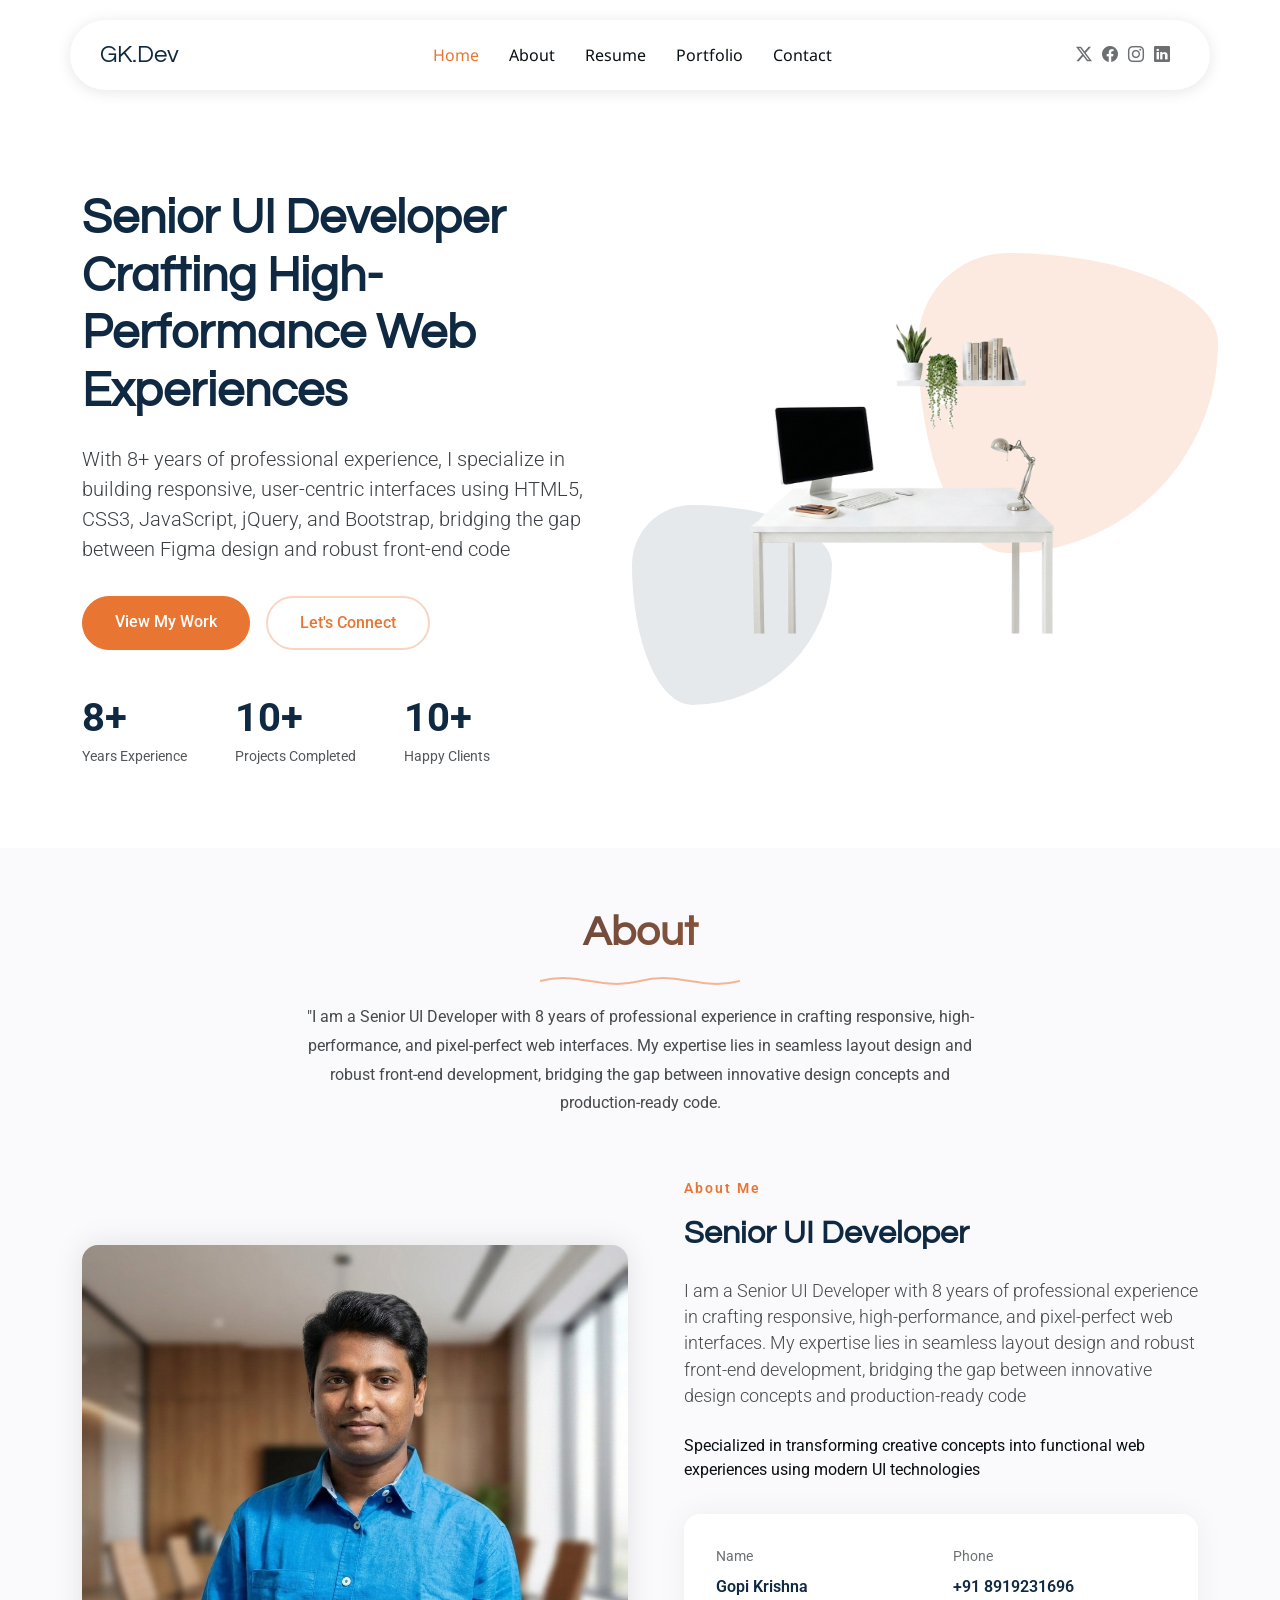
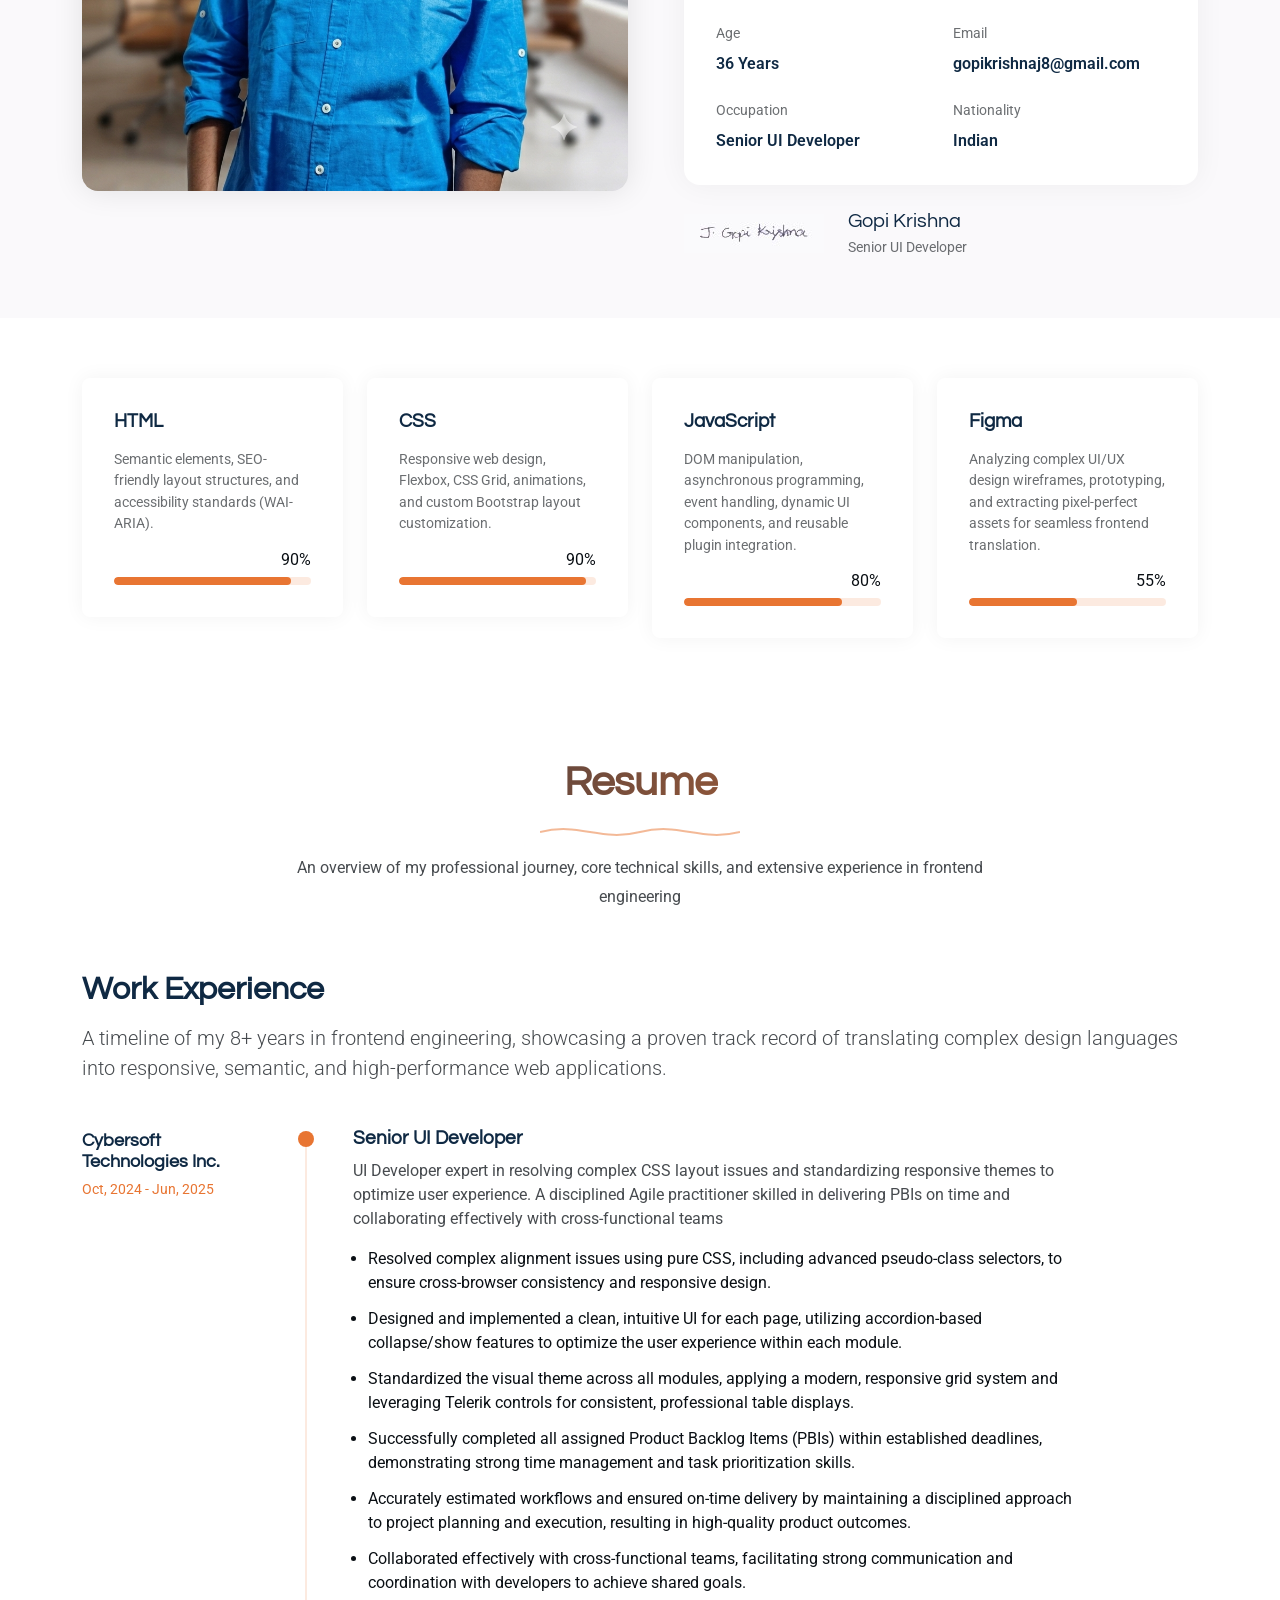
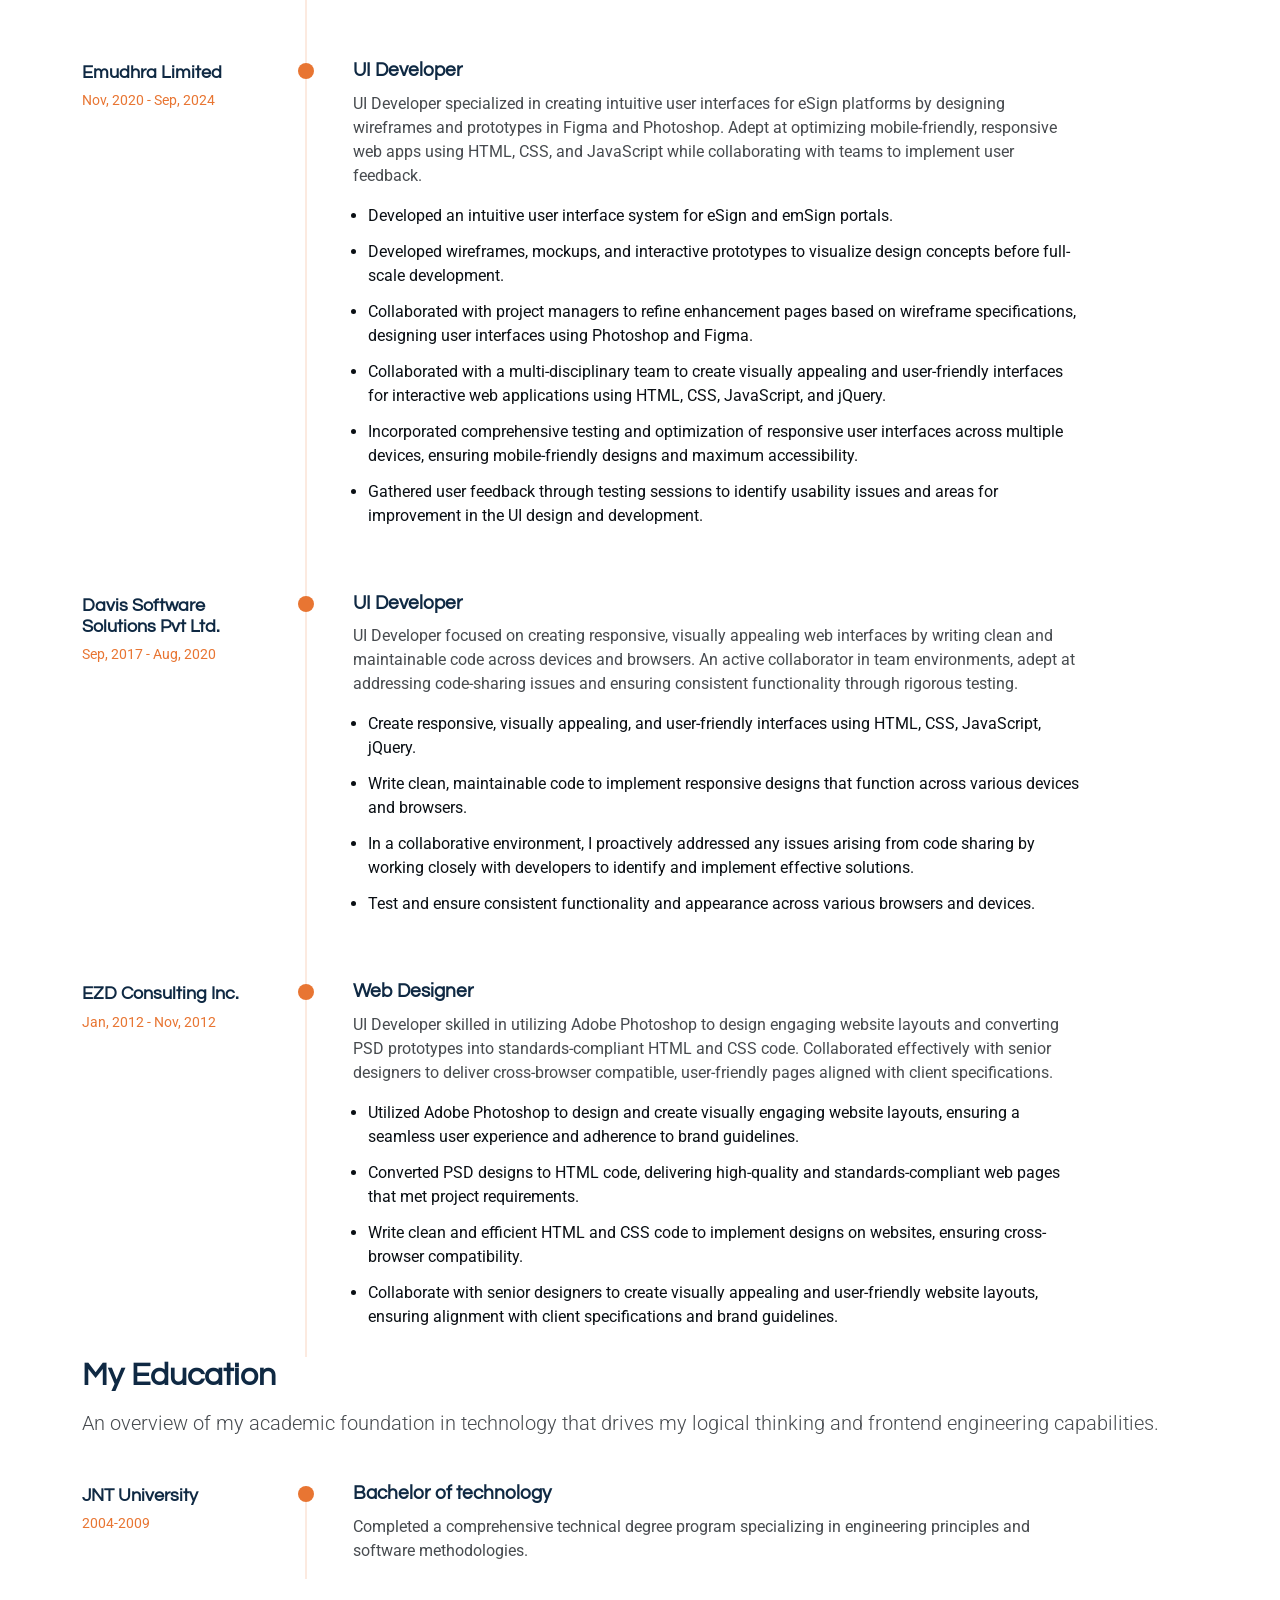
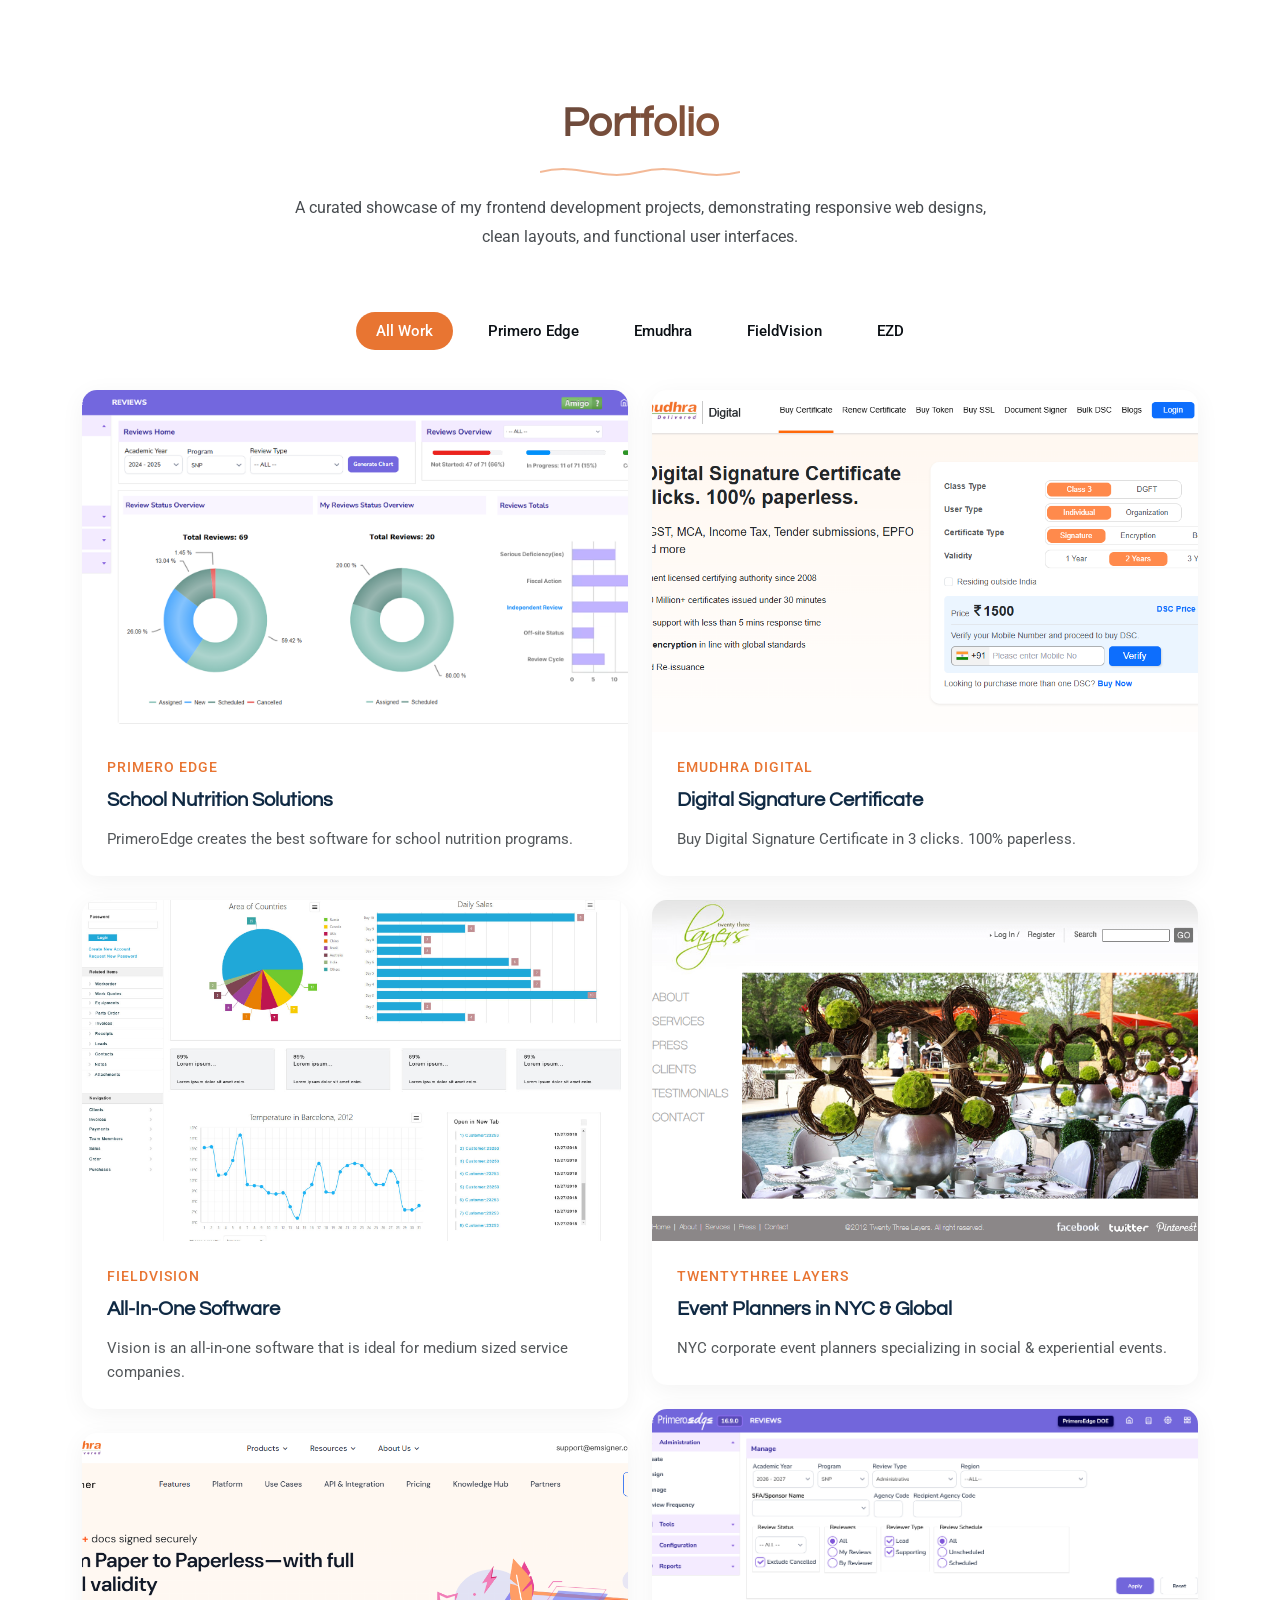
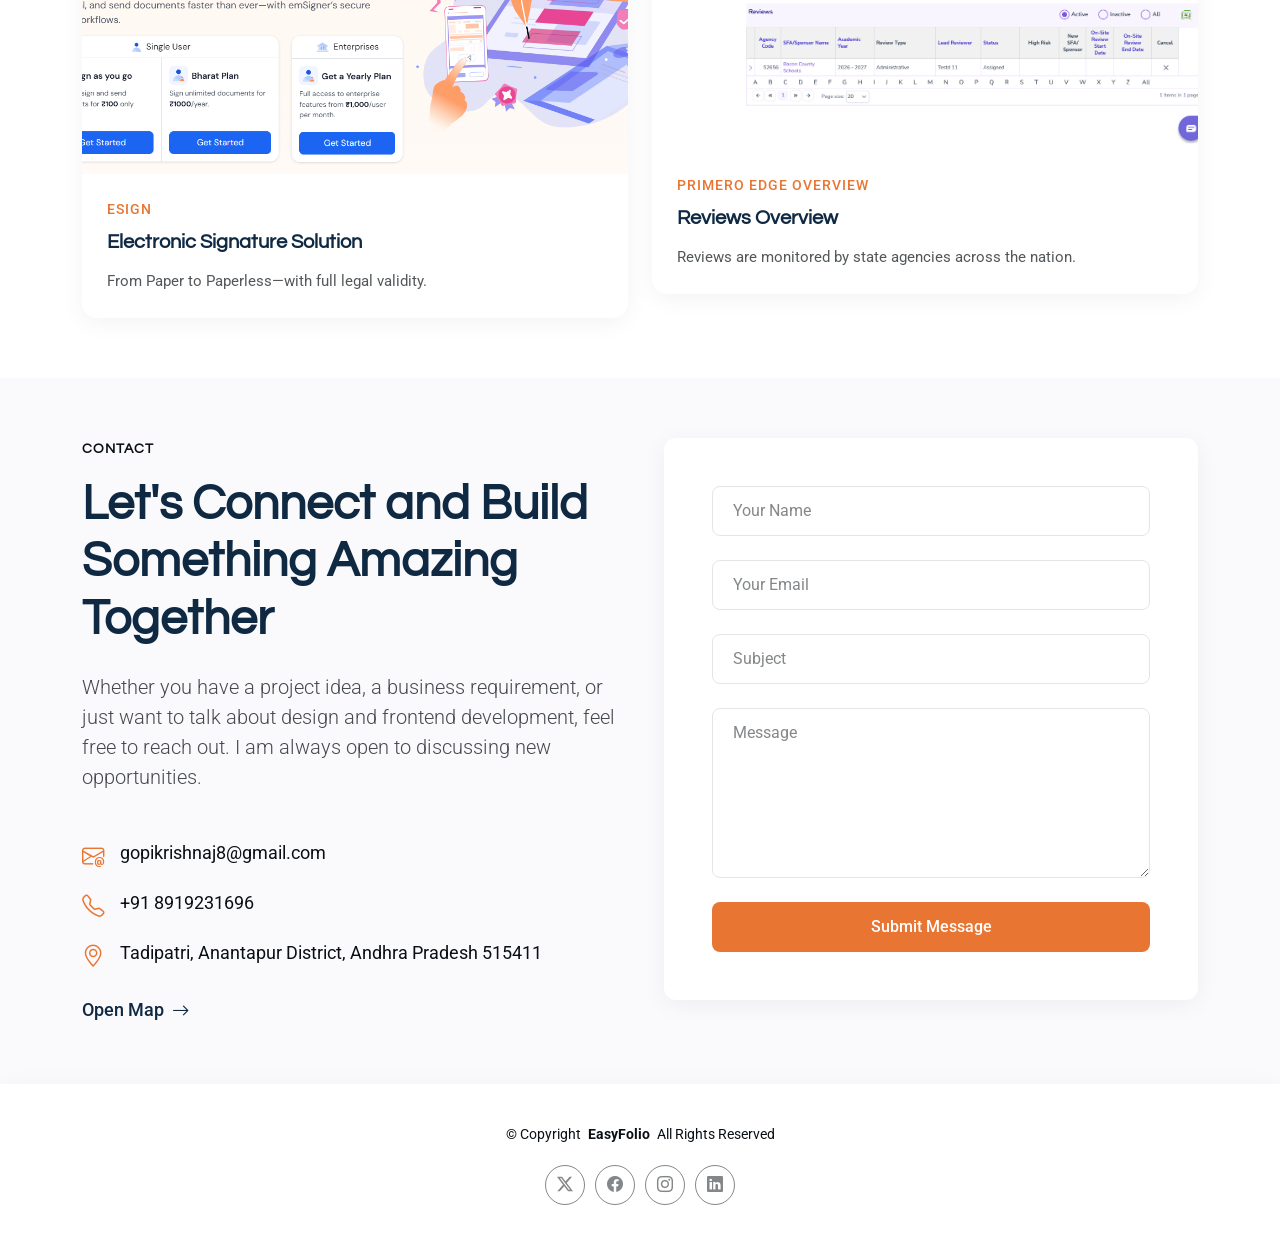
==== index.html @ 7c30a8fd "Add files via upload" ====
<!DOCTYPE html>
<html lang="en">

<head>
  <meta charset="utf-8">
  <meta content="width=device-width, initial-scale=1.0" name="viewport">
  <title>Index - Portfolio</title>
  <meta name="description" content="">
  <meta name="keywords" content="">

  <!-- Favicons -->
  <link href="assets/img/favicon.png" rel="icon">
  <link href="assets/img/apple-touch-icon.png" rel="apple-touch-icon">

  <!-- Fonts -->
  <link href="https://fonts.googleapis.com" rel="preconnect">
  <link href="https://fonts.gstatic.com" rel="preconnect" crossorigin>
  <link href="https://fonts.googleapis.com/css2?family=Roboto:ital,wght@0,100;0,300;0,400;0,500;0,700;0,900;1,100;1,300;1,400;1,500;1,700;1,900&family=Noto+Sans:ital,wght@0,100;0,200;0,300;0,400;0,500;0,600;0,700;0,800;0,900;1,100;1,200;1,300;1,400;1,500;1,600;1,700;1,800;1,900&family=Questrial:wght@400&display=swap" rel="stylesheet">

  <!-- Vendor CSS Files -->
  <link href="assets/vendor/bootstrap/css/bootstrap.min.css" rel="stylesheet">
  <link href="assets/vendor/bootstrap-icons/bootstrap-icons.css" rel="stylesheet">
  <link href="assets/vendor/aos/aos.css" rel="stylesheet">
  <link href="assets/vendor/glightbox/css/glightbox.min.css" rel="stylesheet">
  <link href="assets/vendor/swiper/swiper-bundle.min.css" rel="stylesheet">

  <!-- Main CSS File -->
  <link href="assets/css/main.css" rel="stylesheet">

  <!-- =======================================================
  * Template Name: EasyFolio
  * Template URL: https://bootstrapmade.com/easyfolio-bootstrap-portfolio-template/
  * Updated: Feb 21 2025 with Bootstrap v5.3.3
  * Author: BootstrapMade.com
  * License: https://bootstrapmade.com/license/
  ======================================================== -->
</head>

<body class="index-page">

  <header id="header" class="header d-flex align-items-center sticky-top">
    <div class="header-container container-fluid container-xl position-relative d-flex align-items-center justify-content-between">

      <a href="index.html" class="logo d-flex align-items-center me-auto me-xl-0">
        <!-- Uncomment the line below if you also wish to use an image logo -->
        <!-- <img src="assets/img/logo.webp" alt=""> -->
        <h1 class="sitename">GK.Dev</h1>
      </a>

      <nav id="navmenu" class="navmenu">
        <ul>
          <li><a href="#hero" class="active">Home</a></li>
          <li><a href="#about">About</a></li>
          <li><a href="#resume">Resume</a></li>
          <li><a href="#portfolio">Portfolio</a></li>
          <li><a href="#contact">Contact</a></li>
        </ul>
        <i class="mobile-nav-toggle d-xl-none bi bi-list"></i>
      </nav>

      <div class="header-social-links">
        <a href="#" class="twitter"><i class="bi bi-twitter-x"></i></a>
        <a href="#" class="facebook"><i class="bi bi-facebook"></i></a>
        <a href="#" class="instagram"><i class="bi bi-instagram"></i></a>
        <a href="#" class="linkedin"><i class="bi bi-linkedin"></i></a>
      </div>

    </div>
  </header>

  <main class="main">

    <!-- Hero Section -->
    <section id="hero" class="hero section">

      <div class="container" data-aos="fade-up" data-aos-delay="100">

        <div class="row align-items-center content">
          <div class="col-lg-6" data-aos="fade-up" data-aos-delay="200">
            <h2>Senior UI Developer Crafting High-Performance Web Experiences</h2>
            <p class="lead">With 8+ years of professional experience, I specialize in building responsive, user-centric interfaces using HTML5, CSS3, JavaScript, jQuery, and Bootstrap, bridging the gap between Figma design and robust front-end code</p>
            <div class="cta-buttons" data-aos="fade-up" data-aos-delay="300">
              <a href="#portfolio" class="btn btn-primary">View My Work</a>
              <a href="#contact" class="btn btn-outline">Let's Connect</a>
            </div>
            <div class="hero-stats" data-aos="fade-up" data-aos-delay="400">
              <div class="stat-item">
                <span class="stat-number">8+</span>
                <span class="stat-label">Years Experience</span>
              </div>
              <div class="stat-item">
                <span class="stat-number">10+</span>
                <span class="stat-label">Projects Completed</span>
              </div>
              <div class="stat-item">
                <span class="stat-number">10+</span>
                <span class="stat-label">Happy Clients</span>
              </div>
            </div>
          </div>
          <div class="col-lg-6">
            <div class="hero-image">
              <img src="assets/img/profile/profile-1.png" alt="Portfolio Hero Image" class="img-fluid" data-aos="zoom-out" data-aos-delay="300">
              <div class="shape-1"></div>
              <div class="shape-2"></div>
            </div>
          </div>
        </div>

      </div>

    </section><!-- /Hero Section -->

    <!-- About Section -->
    <section id="about" class="about section light-background">

      <!-- Section Title -->
      <div class="container section-title" data-aos="fade-up">
        <h2>About</h2>
        <div class="title-shape">
          <svg viewBox="0 0 200 20" xmlns="http://www.w3.org/2000/svg">
            <path d="M 0,10 C 40,0 60,20 100,10 C 140,0 160,20 200,10" fill="none" stroke="currentColor" stroke-width="2"></path>
          </svg>
        </div>
        <p>"I am a Senior UI Developer with 8 years of professional experience in crafting responsive, high-performance, and pixel-perfect web interfaces. My expertise lies in seamless layout design and robust front-end development, bridging the gap between innovative design concepts and production-ready code.</p>
      </div><!-- End Section Title -->

      <div class="container" data-aos="fade-up" data-aos-delay="100">

        <div class="row align-items-center">
          <div class="col-lg-6 position-relative" data-aos="fade-right" data-aos-delay="200">
            <div class="about-image">
              <img src="assets/img/profile/profile-square-2.png" alt="Profile Image" class="img-fluid rounded-4">
            </div>
          </div>

          <div class="col-lg-6" data-aos="fade-left" data-aos-delay="300">
            <div class="about-content">
              <span class="subtitle">About Me</span>

              <h2>Senior UI Developer</h2>

              <p class="lead mb-4">I am a Senior UI Developer with 8 years of professional experience in crafting responsive, high-performance, and pixel-perfect web interfaces. My expertise lies in seamless layout design and robust front-end development, bridging the gap between innovative design concepts and production-ready code</p>

              <p class="mb-4">Specialized in transforming creative concepts into functional web experiences using modern UI technologies</p>

              <div class="personal-info">
                <div class="row g-4">
                  <div class="col-6">
                    <div class="info-item">
                      <span class="label">Name</span>
                      <span class="value">Gopi Krishna</span>
                    </div>
                  </div>

                  <div class="col-6">
                    <div class="info-item">
                      <span class="label">Phone</span>
                      <span class="value">+91 8919231696</span>
                    </div>
                  </div>

                  <div class="col-6">
                    <div class="info-item">
                      <span class="label">Age</span>
                      <span class="value">36 Years</span>
                    </div>
                  </div>

                  <div class="col-6">
                    <div class="info-item">
                      <span class="label">Email</span>
                      <span class="value">gopikrishnaj8@gmail.com</span>
                    </div>
                  </div>

                  <div class="col-6">
                    <div class="info-item">
                      <span class="label">Occupation</span>
                      <span class="value">Senior UI Developer</span>
                    </div>
                  </div>

                  <div class="col-6">
                    <div class="info-item">
                      <span class="label">Nationality</span>
                      <span class="value">Indian</span>
                    </div>
                  </div>
                </div>
              </div>

              <div class="signature mt-4">
                <div class="signature-image">
                  <img src="assets/img/misc/signature-1.jpg" alt="" class="img-fluid">
                </div>
                <div class="signature-info">
                  <h4>Gopi Krishna</h4>
                  <p>Senior UI Developer</p>
                </div>
              </div>
            </div>
          </div>
        </div>

      </div>

    </section><!-- /About Section -->

    <!-- Skills Section -->
    <section id="skills" class="skills section">

      <div class="container" data-aos="fade-up" data-aos-delay="100">

        <div class="row g-4 skills-animation">

          <div class="col-md-6 col-lg-3" data-aos="fade-up" data-aos-delay="100">
            <div class="skill-box">
              <h3>HTML</h3>
              <p>Semantic elements, SEO-friendly layout structures, and accessibility standards (WAI-ARIA).</p>
              <span class="text-end d-block">90%</span>
              <div class="progress">
                <div class="progress-bar" role="progressbar" aria-valuenow="90" aria-valuemin="0" aria-valuemax="100"></div>
              </div>
            </div>
          </div>

          <div class="col-md-6 col-lg-3" data-aos="fade-up" data-aos-delay="200">
            <div class="skill-box">
              <h3>CSS</h3>
              <p>Responsive web design, Flexbox, CSS Grid, animations, and custom Bootstrap layout customization.</p>
              <span class="text-end d-block">90%</span>
              <div class="progress">
                <div class="progress-bar" role="progressbar" aria-valuenow="95" aria-valuemin="0" aria-valuemax="100"></div>
              </div>
            </div>
          </div>

          <div class="col-md-6 col-lg-3" data-aos="fade-up" data-aos-delay="300">
            <div class="skill-box">
              <h3>JavaScript</h3>
              <p>DOM manipulation, asynchronous programming, event handling, dynamic UI components, and reusable plugin integration.</p>
              <span class="text-end d-block">80%</span>
              <div class="progress">
                <div class="progress-bar" role="progressbar" aria-valuenow="80" aria-valuemin="0" aria-valuemax="100"></div>
              </div>
            </div>
          </div>

          <div class="col-md-6 col-lg-3" data-aos="fade-up" data-aos-delay="400">
            <div class="skill-box">
              <h3>Figma</h3>
              <p>Analyzing complex UI/UX design wireframes, prototyping, and extracting pixel-perfect assets for seamless frontend translation.</p>
              <span class="text-end d-block">55%</span>
              <div class="progress">
                <div class="progress-bar" role="progressbar" aria-valuenow="55" aria-valuemin="0" aria-valuemax="100">
                </div>
              </div>
            </div>
          </div>

        </div>

      </div>

    </section><!-- /Skills Section -->

    <!-- Resume Section -->
    <section id="resume" class="resume section">

      <!-- Section Title -->
      <div class="container section-title" data-aos="fade-up">
        <h2>Resume</h2>
        <div class="title-shape">
          <svg viewBox="0 0 200 20" xmlns="http://www.w3.org/2000/svg">
            <path d="M 0,10 C 40,0 60,20 100,10 C 140,0 160,20 200,10" fill="none" stroke="currentColor" stroke-width="2"></path>
          </svg>
        </div>
        <p>An overview of my professional journey, core technical skills, and extensive experience in frontend engineering</p>
      </div><!-- End Section Title -->

      <div class="container" data-aos="fade-up" data-aos-delay="100">

        <div class="row">
          <div class="col-12">
            <div class="resume-wrapper">
              <div class="resume-block" data-aos="fade-up">
                <h2>Work Experience</h2>
                <p class="lead">A timeline of my 8+ years in frontend engineering, showcasing a proven track record of translating complex design languages into responsive, semantic, and high-performance web applications.</p>

                <div class="timeline">
                  <div class="timeline-item" data-aos="fade-up" data-aos-delay="200">
                    <div class="timeline-left">
                      <h4 class="company">Cybersoft Technologies Inc.</h4>
                      <span class="period">Oct, 2024 - Jun, 2025</span>
                    </div>
                    <div class="timeline-dot"></div>
                    <div class="timeline-right">
                      <h3 class="position">Senior UI Developer</h3>
                      <p class="description">UI Developer expert in resolving complex CSS layout issues and standardizing responsive themes to optimize user experience. A disciplined Agile practitioner skilled in delivering PBIs on time and collaborating effectively with cross-functional teams</p>
                      <ul>
                        <li>Resolved complex alignment issues using pure CSS, including advanced pseudo-class selectors, to ensure cross-browser consistency and responsive design.</li>
                        <li>Designed and implemented a clean, intuitive UI for each page, utilizing accordion-based collapse/show features to optimize the user experience within each module.</li>
                        <li>Standardized the visual theme across all modules, applying a modern, responsive grid system and leveraging Telerik controls for consistent, professional table displays.</li>
                        <li>Successfully completed all assigned Product Backlog Items (PBIs) within established deadlines, demonstrating strong time management and task prioritization skills.</li>
                        <li>Accurately estimated workflows and ensured on-time delivery by maintaining a disciplined approach to project planning and execution, resulting in high-quality product outcomes.</li>
                        <li>Collaborated effectively with cross-functional teams, facilitating strong communication and coordination with developers to achieve shared goals.</li>
                      </ul>
                    </div>
                  </div>

                  <div class="timeline-item" data-aos="fade-up" data-aos-delay="300">
                    <div class="timeline-left">
                      <h4 class="company">Emudhra Limited</h4>
                      <span class="period">Nov, 2020 - Sep, 2024</span>
                    </div>
                    <div class="timeline-dot"></div>
                    <div class="timeline-right">
                      <h3 class="position">UI Developer</h3>
                      <p class="description">
                        UI Developer specialized in creating intuitive user interfaces for eSign platforms by designing wireframes and prototypes in Figma and Photoshop. Adept at optimizing mobile-friendly, responsive web apps using HTML, CSS, and JavaScript while collaborating with teams to implement user feedback.
                      </p>
                      <ul>
                        <li>Developed an intuitive user interface system for eSign and emSign portals.</li>
                        <li>Developed wireframes, mockups, and interactive prototypes to visualize design concepts before full-scale development.</li>
                        <li>Collaborated with project managers to refine enhancement pages based on wireframe specifications, designing user interfaces using Photoshop and Figma.</li>
                        <li>Collaborated with a multi-disciplinary team to create visually appealing and user-friendly interfaces for interactive web applications using HTML, CSS, JavaScript, and jQuery.</li>
                        <li>Incorporated comprehensive testing and optimization of responsive user interfaces across multiple devices, ensuring mobile-friendly designs and maximum accessibility.</li>
                        <li>Gathered user feedback through testing sessions to identify usability issues and areas for improvement in the UI design and development.</li>
                      </ul>
                    </div>
                  </div>
                  <div class="timeline-item" data-aos="fade-up" data-aos-delay="300">
                    <div class="timeline-left">
                      <h4 class="company">Davis Software Solutions Pvt Ltd.</h4>
                      <span class="period">Sep, 2017 - Aug, 2020</span>
                    </div>
                    <div class="timeline-dot"></div>
                    <div class="timeline-right">
                      <h3 class="position">UI Developer</h3>
                      <p class="description">
                        UI Developer focused on creating responsive, visually appealing web interfaces by writing clean and maintainable code across devices and browsers. An active collaborator in team environments, adept at addressing code-sharing issues and ensuring consistent functionality through rigorous testing.
                      </p>
                      <ul>
                        <li>Create responsive, visually appealing, and user-friendly interfaces using HTML, CSS, JavaScript, jQuery.</li>
                        <li>Write clean, maintainable code to implement responsive designs that function across various devices and browsers.</li>
                        <li>In a collaborative environment, I proactively addressed any issues arising from code sharing by working closely with developers to identify and implement effective solutions.</li>
                        <li>Test and ensure consistent functionality and appearance across various browsers and devices.</li>
                      </ul>
                    </div>
                  </div>
                  <div class="timeline-item" data-aos="fade-up" data-aos-delay="300">
                    <div class="timeline-left">
                      <h4 class="company">EZD Consulting Inc.</h4>
                      <span class="period">Jan, 2012 - Nov, 2012</span>
                    </div>
                    <div class="timeline-dot"></div>
                    <div class="timeline-right">
                      <h3 class="position">Web Designer</h3>
                      <p class="description">
                        UI Developer skilled in utilizing Adobe Photoshop to design engaging website layouts and converting PSD prototypes into standards-compliant HTML and CSS code. Collaborated effectively with senior designers to deliver cross-browser compatible, user-friendly pages aligned with client specifications.
                      </p>
                      <ul>
                        <li>Utilized Adobe Photoshop to design and create visually engaging website layouts, ensuring a seamless user experience and adherence to brand guidelines.</li>
                        <li>Converted PSD designs to HTML code, delivering high-quality and standards-compliant web pages that met project requirements.</li>
                        <li>Write clean and efficient HTML and CSS code to implement designs on websites, ensuring cross-browser compatibility.</li>
                        <li>Collaborate with senior designers to create visually appealing and user-friendly website layouts, ensuring alignment with client specifications and brand guidelines.</li>
                      </ul>
                    </div>
                  </div>
              </div>

              <div class="resume-block" data-aos="fade-up" data-aos-delay="100">
                <h2>My Education</h2>
                <p class="lead">An overview of my academic foundation in technology that drives my logical thinking and frontend engineering capabilities.</p>

                <div class="timeline">
                  <div class="timeline-item" data-aos="fade-up" data-aos-delay="200">
                    <div class="timeline-left">
                      <h4 class="company">JNT University</h4>
                      <span class="period">2004-2009</span>
                    </div>
                    <div class="timeline-dot"></div>
                    <div class="timeline-right">
                      <h3 class="position">Bachelor of technology</h3>
                      <p class="description">Completed a comprehensive technical degree program specializing in engineering principles and software methodologies.</p>
                    </div>
                  </div>
                </div>
              </div>
            </div>
          </div>
        </div>

      </div>

    </section><!-- /Resume Section -->

    <!-- Portfolio Section -->
    <section id="portfolio" class="portfolio section">

      <!-- Section Title -->
      <div class="container section-title" data-aos="fade-up">
        <h2>Portfolio</h2>
        <div class="title-shape">
          <svg viewBox="0 0 200 20" xmlns="http://www.w3.org/2000/svg">
            <path d="M 0,10 C 40,0 60,20 100,10 C 140,0 160,20 200,10" fill="none" stroke="currentColor" stroke-width="2"></path>
          </svg>
        </div>
        <p>A curated showcase of my frontend development projects, demonstrating responsive web designs, clean layouts, and functional user interfaces.</p>
      </div><!-- End Section Title -->

      <div class="container" data-aos="fade-up" data-aos-delay="100">

        <div class="isotope-layout" data-default-filter="*" data-layout="masonry" data-sort="original-order">

          <div class="portfolio-filters-container" data-aos="fade-up" data-aos-delay="200">
            <ul class="portfolio-filters isotope-filters">
              <li data-filter="*" class="filter-active">All Work</li>
              <li data-filter=".filter-web">Primero Edge</li>
              <li data-filter=".filter-graphics">Emudhra</li>
              <li data-filter=".filter-motion">FieldVision</li>
              <li data-filter=".filter-brand">EZD</li>
            </ul>
          </div>

          <div class="row g-4 isotope-container" data-aos="fade-up" data-aos-delay="300">

            <div class="col-lg-6 col-md-6 portfolio-item isotope-item filter-web">
              <div class="portfolio-card">
                <div class="portfolio-image">
                  <img src="assets/img/portfolio/project-1.png" class="img-fluid" alt="" loading="lazy">
                  <div class="portfolio-overlay">
                    <div class="portfolio-actions">
                      <a href="assets/img/portfolio/project-1.png" class="glightbox preview-link" data-gallery="portfolio-gallery-web"><i class="bi bi-eye"></i></a>
                      <a href="portfolio-primeroedge.html" class="details-link"><i class="bi bi-arrow-right"></i></a>
                    </div>
                  </div>
                </div>
                <div class="portfolio-content">
                  <span class="category">Primero Edge</span>
                  <h3>School Nutrition Solutions</h3>
                  <p>PrimeroEdge creates the best software for school nutrition programs.</p>
                </div>
              </div>
            </div><!-- End Portfolio Item -->

            <div class="col-lg-6 col-md-6 portfolio-item isotope-item filter-graphics">
              <div class="portfolio-card">
                <div class="portfolio-image">
                  <img src="assets/img/portfolio/project-4.png" class="img-fluid" alt="" loading="lazy">
                  <div class="portfolio-overlay">
                    <div class="portfolio-actions">
                      <a href="assets/img/portfolio/project-4.png" class="glightbox preview-link" data-gallery="portfolio-gallery-graphics"><i class="bi bi-eye"></i></a>
                      <a href="portfolio-emudhra.html" class="details-link"><i class="bi bi-arrow-right"></i></a>
                    </div>
                  </div>
                </div>
                <div class="portfolio-content">
                  <span class="category">Emudhra Digital</span>
                  <h3>Digital Signature Certificate</h3>
                  <p>Buy Digital Signature Certificate in 3 clicks. 100% paperless.</p>
                </div>
              </div>
            </div><!-- End Portfolio Item -->

            <div class="col-lg-6 col-md-6 portfolio-item isotope-item filter-motion">
              <div class="portfolio-card">
                <div class="portfolio-image">
                  <img src="assets/img/portfolio/project-7.jpg" class="img-fluid" alt="" loading="lazy">
                  <div class="portfolio-overlay">
                    <div class="portfolio-actions">
                      <a href="assets/img/portfolio/project-7.jpg" class="glightbox preview-link" data-gallery="portfolio-gallery-motion"><i class="bi bi-eye"></i></a>
                      <a href="portfolio-fieldvision.html" class="details-link"><i class="bi bi-arrow-right"></i></a>
                    </div>
                  </div>
                </div>
                <div class="portfolio-content">
                  <span class="category">FieldVision</span>
                  <h3>All-In-One Software</h3>
                  <p>Vision is an all-in-one software that is ideal for medium sized service companies.</p>
                </div>
              </div>
            </div><!-- End Portfolio Item -->

            <div class="col-lg-6 col-md-6 portfolio-item isotope-item filter-brand">
              <div class="portfolio-card">
                <div class="portfolio-image">
                  <img src="assets/img/portfolio/project-9.png" class="img-fluid" alt="" loading="lazy">
                  <div class="portfolio-overlay">
                    <div class="portfolio-actions">
                      <a href="assets/img/portfolio/project-9.png" class="glightbox preview-link" data-gallery="portfolio-gallery-brand"><i class="bi bi-eye"></i></a>
                      <a href="portfolio-ezd.html" class="details-link"><i class="bi bi-arrow-right"></i></a>
                    </div>
                  </div>
                </div>
                <div class="portfolio-content">
                  <span class="category">twentythree layers</span>
                  <h3>Event Planners in NYC &amp; Global</h3>
                  <p>NYC corporate event planners specializing in social &amp; experiential events.</p>
                </div>
              </div>
            </div><!-- End Portfolio Item -->

            <div class="col-lg-6 col-md-6 portfolio-item isotope-item filter-web">
              <div class="portfolio-card">
                <div class="portfolio-image">
                  <img src="assets/img/portfolio/project-2.png" class="img-fluid" alt="" loading="lazy">
                  <div class="portfolio-overlay">
                    <div class="portfolio-actions">
                      <a href="assets/img/portfolio/project-2.png" class="glightbox preview-link" data-gallery="portfolio-gallery-web"><i class="bi bi-eye"></i></a>
                      <a href="portfolio-primeroedge.html" class="details-link"><i class="bi bi-arrow-right"></i></a>
                    </div>
                  </div>
                </div>
                <div class="portfolio-content">
                  <span class="category">Primero Edge Overview</span>
                  <h3>Reviews Overview</h3>
                  <p>Reviews are monitored by state agencies across the nation.</p>
                </div>
              </div>
            </div><!-- End Portfolio Item -->

            <div class="col-lg-6 col-md-6 portfolio-item isotope-item filter-graphics">
              <div class="portfolio-card">
                <div class="portfolio-image">
                  <img src="assets/img/portfolio/project-5.png" class="img-fluid" alt="" loading="lazy">
                  <div class="portfolio-overlay">
                    <div class="portfolio-actions">
                      <a href="assets/img/portfolio/project-5.png" class="glightbox preview-link" data-gallery="portfolio-gallery-graphics"><i class="bi bi-eye"></i></a>
                      <a href="portfolio-emudhra.html" class="details-link"><i class="bi bi-arrow-right"></i></a>
                    </div>
                  </div>
                </div>
                <div class="portfolio-content">
                  <span class="category">Esign</span>
                  <h3>Electronic Signature Solution</h3>
                  <p>From Paper to Paperless—with full legal validity.</p>
                </div>
              </div>
            </div><!-- End Portfolio Item -->

          </div><!-- End Portfolio Container -->

        </div>

      </div>

    </section><!-- /Portfolio Section -->


    <!-- Contact Section -->
    <section id="contact" class="contact section light-background">

      <div class="container" data-aos="fade-up" data-aos-delay="100">

        <div class="row g-5">
          <div class="col-lg-6">
            <div class="content" data-aos="fade-up" data-aos-delay="200">
              <div class="section-category mb-3">Contact</div>
              <h2 class="display-5 mb-4">Let's Connect and Build Something Amazing Together</h2>
              <p class="lead mb-4">Whether you have a project idea, a business requirement, or just want to talk about design and frontend development, feel free to reach out. I am always open to discussing new opportunities.</p>

              <div class="contact-info mt-5">
                <div class="info-item d-flex mb-3">
                  <i class="bi bi-envelope-at me-3"></i>
                  <span>gopikrishnaj8@gmail.com</span>
                </div>

                <div class="info-item d-flex mb-3">
                  <i class="bi bi-telephone me-3"></i>
                  <span>+91 8919231696</span>
                </div>

                <div class="info-item d-flex mb-4">
                  <i class="bi bi-geo-alt me-3"></i>
                  <span>Tadipatri, Anantapur District, Andhra Pradesh 515411</span>
                </div>

                <a href="#" class="map-link d-inline-flex align-items-center">
                  Open Map
                  <i class="bi bi-arrow-right ms-2"></i>
                </a>
              </div>
            </div>
          </div>

          <div class="col-lg-6">
            <div class="contact-form card" data-aos="fade-up" data-aos-delay="300">
              <div class="card-body p-4 p-lg-5">

                <form action="forms/contact.php" method="post" class="php-email-form">
                  <div class="row gy-4">

                    <div class="col-12">
                      <input type="text" name="name" class="form-control" placeholder="Your Name" required="">
                    </div>

                    <div class="col-12 ">
                      <input type="email" class="form-control" name="email" placeholder="Your Email" required="">
                    </div>

                    <div class="col-12">
                      <input type="text" class="form-control" name="subject" placeholder="Subject" required="">
                    </div>

                    <div class="col-12">
                      <textarea class="form-control" name="message" rows="6" placeholder="Message" required=""></textarea>
                    </div>

                    <div class="col-12 text-center">
                      <div class="loading">Loading</div>
                      <div class="error-message"></div>
                      <div class="sent-message">Your message has been sent. Thank you!</div>

                      <button type="submit" class="btn btn-submit w-100">Submit Message</button>
                    </div>

                  </div>
                </form>

              </div>
            </div>
          </div>

        </div>

      </div>

    </section><!-- /Contact Section -->

  </main>

  <footer id="footer" class="footer">

    <div class="container">
      <div class="copyright text-center ">
        <p>© <span>Copyright</span> <strong class="px-1 sitename">EasyFolio</strong> <span>All Rights Reserved</span></p>
      </div>
      <div class="social-links d-flex justify-content-center">
        <a href=""><i class="bi bi-twitter-x"></i></a>
        <a href=""><i class="bi bi-facebook"></i></a>
        <a href=""><i class="bi bi-instagram"></i></a>
        <a href=""><i class="bi bi-linkedin"></i></a>
      </div>
    </div>

  </footer>

  <!-- Scroll Top -->
  <a href="#" id="scroll-top" class="scroll-top d-flex align-items-center justify-content-center"><i class="bi bi-arrow-up-short"></i></a>

  <!-- Vendor JS Files -->
  <script src="assets/vendor/bootstrap/js/bootstrap.bundle.min.js"></script>
  <script src="assets/vendor/php-email-form/validate.js"></script>
  <script src="assets/vendor/aos/aos.js"></script>
  <script src="assets/vendor/waypoints/noframework.waypoints.js"></script>
  <script src="assets/vendor/glightbox/js/glightbox.min.js"></script>
  <script src="assets/vendor/imagesloaded/imagesloaded.pkgd.min.js"></script>
  <script src="assets/vendor/isotope-layout/isotope.pkgd.min.js"></script>
  <script src="assets/vendor/swiper/swiper-bundle.min.js"></script>

  <!-- Main JS File -->
  <script src="assets/js/main.js"></script>

</body>

</html>
---- assets/css/main.css ----
/**
* Template Name: EasyFolio
* Template URL: https://bootstrapmade.com/easyfolio-bootstrap-portfolio-template/
* Updated: Feb 21 2025 with Bootstrap v5.3.3
* Author: BootstrapMade.com
* License: https://bootstrapmade.com/license/
*/

/*--------------------------------------------------------------
# Font & Color Variables
# Help: https://bootstrapmade.com/color-system/
--------------------------------------------------------------*/
/* Fonts */
:root {
  --default-font: "Roboto",  system-ui, -apple-system, "Segoe UI", Roboto, "Helvetica Neue", Arial, "Noto Sans", "Liberation Sans", sans-serif, "Apple Color Emoji", "Segoe UI Emoji", "Segoe UI Symbol", "Noto Color Emoji";
  --heading-font: "Questrial",  sans-serif;
  --nav-font: "Noto Sans",  sans-serif;
}

/* Global Colors - The following color variables are used throughout the website. Updating them here will change the color scheme of the entire website */
:root { 
  --background-color: #ffffff; /* Background color for the entire website, including individual sections */
  --default-color: #0a0f14; /* Default color used for the majority of the text content across the entire website */
  --heading-color: #0f2943; /* Color for headings, subheadings and title throughout the website */
  --accent-color: #e87532; /* Accent color that represents your brand on the website. It's used for buttons, links, and other elements that need to stand out */
  --surface-color: #ffffff; /* The surface color is used as a background of boxed elements within sections, such as cards, icon boxes, or other elements that require a visual separation from the global background. */
  --contrast-color: #ffffff; /* Contrast color for text, ensuring readability against backgrounds of accent, heading, or default colors. */
}

/* Nav Menu Colors - The following color variables are used specifically for the navigation menu. They are separate from the global colors to allow for more customization options */
:root {
  --nav-color: #0a0f14;  /* The default color of the main navmenu links */
  --nav-hover-color: #e87532; /* Applied to main navmenu links when they are hovered over or active */
  --nav-mobile-background-color: #ffffff; /* Used as the background color for mobile navigation menu */
  --nav-dropdown-background-color: #ffffff; /* Used as the background color for dropdown items that appear when hovering over primary navigation items */
  --nav-dropdown-color: #0a0f14; /* Used for navigation links of the dropdown items in the navigation menu. */
  --nav-dropdown-hover-color: #e87532; /* Similar to --nav-hover-color, this color is applied to dropdown navigation links when they are hovered over. */
}

/* Color Presets - These classes override global colors when applied to any section or element, providing reuse of the sam color scheme. */

.light-background {
  --background-color: #faf9fb;
  --surface-color: #ffffff;
}

.dark-background {
  --background-color: #060606;
  --default-color: #ffffff;
  --heading-color: #ffffff;
  --surface-color: #252525;
  --contrast-color: #ffffff;
}

/* Smooth scroll */
:root {
  scroll-behavior: smooth;
}

/*--------------------------------------------------------------
# General Styling & Shared Classes
--------------------------------------------------------------*/
body {
  color: var(--default-color);
  background-color: var(--background-color);
  font-family: var(--default-font);
}

a {
  color: var(--accent-color);
  text-decoration: none;
  transition: 0.3s;
}

a:hover {
  color: color-mix(in srgb, var(--accent-color), transparent 25%);
  text-decoration: none;
}

h1,
h2,
h3,
h4,
h5,
h6 {
  color: var(--heading-color);
  font-family: var(--heading-font);
}

/* PHP Email Form Messages
------------------------------*/
.php-email-form .error-message {
  display: none;
  background: #df1529;
  color: #ffffff;
  text-align: left;
  padding: 15px;
  margin-bottom: 24px;
  font-weight: 600;
}

.php-email-form .sent-message {
  display: none;
  color: #ffffff;
  background: #059652;
  text-align: center;
  padding: 15px;
  margin-bottom: 24px;
  font-weight: 600;
}

.php-email-form .loading {
  display: none;
  background: var(--surface-color);
  text-align: center;
  padding: 15px;
  margin-bottom: 24px;
}

.php-email-form .loading:before {
  content: "";
  display: inline-block;
  border-radius: 50%;
  width: 24px;
  height: 24px;
  margin: 0 10px -6px 0;
  border: 3px solid var(--accent-color);
  border-top-color: var(--surface-color);
  animation: php-email-form-loading 1s linear infinite;
}

@keyframes php-email-form-loading {
  0% {
    transform: rotate(0deg);
  }

  100% {
    transform: rotate(360deg);
  }
}

/*--------------------------------------------------------------
# Global Header
--------------------------------------------------------------*/
.header {
  color: var(--default-color);
  background-color: var(--background-color);
  padding: 20px 0;
  transition: all 0.5s;
  z-index: 997;
}

.header .header-container {
  background: var(--surface-color);
  border-radius: 50px;
  padding: 5px 25px;
  box-shadow: 0px 2px 15px rgba(0, 0, 0, 0.1);
}

.header .logo {
  line-height: 1;
}

.header .logo img {
  max-height: 36px;
  margin-right: 8px;
}

.header .logo h1 {
  font-size: 24px;
  margin: 0;
  padding-left: 5px;
  font-weight: 500;
  color: var(--heading-color);
}

.header .header-social-links {
  padding-right: 15px;
}

.header .header-social-links a {
  color: color-mix(in srgb, var(--default-color), transparent 40%);
  padding-left: 6px;
  display: inline-block;
  transition: 0.3s;
  font-size: 16px;
}

.header .header-social-links a:hover {
  color: var(--accent-color);
}

.header .header-social-links a i {
  line-height: 0px;
}

@media (max-width: 1200px) {
  .header {
    padding-top: 10px;
  }

  .header .header-container {
    margin-left: 10px;
    margin-right: 10px;
    padding: 10px 5px 10px 15px;
  }

  .header .logo {
    order: 1;
  }

  .header .header-social-links {
    order: 2;
  }

  .header .navmenu {
    order: 3;
  }
}

/*--------------------------------------------------------------
# Navigation Menu
--------------------------------------------------------------*/
/* Navmenu - Desktop */
@media (min-width: 1200px) {
  .navmenu {
    padding: 0;
  }

  .navmenu ul {
    margin: 0;
    padding: 0;
    display: flex;
    list-style: none;
    align-items: center;
  }

  .navmenu li {
    position: relative;
  }

  .navmenu a,
  .navmenu a:focus {
    color: var(--nav-color);
    padding: 18px 15px;
    font-size: 16px;
    font-family: var(--nav-font);
    font-weight: 400;
    display: flex;
    align-items: center;
    justify-content: space-between;
    white-space: nowrap;
    transition: 0.3s;
  }

  .navmenu a i,
  .navmenu a:focus i {
    font-size: 12px;
    line-height: 0;
    margin-left: 5px;
    transition: 0.3s;
  }

  .navmenu li:last-child a {
    padding-right: 0;
  }

  .navmenu li:hover>a,
  .navmenu .active,
  .navmenu .active:focus {
    color: var(--nav-hover-color);
  }

  .navmenu .dropdown ul {
    margin: 0;
    padding: 10px 0;
    background: var(--nav-dropdown-background-color);
    display: block;
    position: absolute;
    visibility: hidden;
    left: 14px;
    top: 130%;
    opacity: 0;
    transition: 0.3s;
    border-radius: 4px;
    z-index: 99;
    box-shadow: 0px 0px 30px rgba(0, 0, 0, 0.1);
  }

  .navmenu .dropdown ul li {
    min-width: 200px;
  }

  .navmenu .dropdown ul a {
    padding: 10px 20px;
    font-size: 15px;
    text-transform: none;
    color: var(--nav-dropdown-color);
  }

  .navmenu .dropdown ul a i {
    font-size: 12px;
  }

  .navmenu .dropdown ul a:hover,
  .navmenu .dropdown ul .active:hover,
  .navmenu .dropdown ul li:hover>a {
    color: var(--nav-dropdown-hover-color);
  }

  .navmenu .dropdown:hover>ul {
    opacity: 1;
    top: 100%;
    visibility: visible;
  }

  .navmenu .dropdown .dropdown ul {
    top: 0;
    left: -90%;
    visibility: hidden;
  }

  .navmenu .dropdown .dropdown:hover>ul {
    opacity: 1;
    top: 0;
    left: -100%;
    visibility: visible;
  }
}

/* Navmenu - Mobile */
@media (max-width: 1199px) {
  .mobile-nav-toggle {
    color: var(--nav-color);
    font-size: 28px;
    line-height: 0;
    margin-right: 10px;
    cursor: pointer;
    transition: color 0.3s;
  }

  .navmenu {
    padding: 0;
    z-index: 9997;
  }

  .navmenu ul {
    display: none;
    list-style: none;
    position: absolute;
    inset: 60px 20px 20px 20px;
    padding: 10px 0;
    margin: 0;
    border-radius: 6px;
    background-color: var(--nav-mobile-background-color);
    overflow-y: auto;
    transition: 0.3s;
    z-index: 9998;
    box-shadow: 0px 0px 30px rgba(0, 0, 0, 0.1);
  }

  .navmenu a,
  .navmenu a:focus {
    color: var(--nav-dropdown-color);
    padding: 10px 20px;
    font-family: var(--nav-font);
    font-size: 17px;
    font-weight: 500;
    display: flex;
    align-items: center;
    justify-content: space-between;
    white-space: nowrap;
    transition: 0.3s;
  }

  .navmenu a i,
  .navmenu a:focus i {
    font-size: 12px;
    line-height: 0;
    margin-left: 5px;
    width: 30px;
    height: 30px;
    display: flex;
    align-items: center;
    justify-content: center;
    border-radius: 50%;
    transition: 0.3s;
    background-color: color-mix(in srgb, var(--accent-color), transparent 90%);
  }

  .navmenu a i:hover,
  .navmenu a:focus i:hover {
    background-color: var(--accent-color);
    color: var(--contrast-color);
  }

  .navmenu a:hover,
  .navmenu .active,
  .navmenu .active:focus {
    color: var(--nav-dropdown-hover-color);
  }

  .navmenu .active i,
  .navmenu .active:focus i {
    background-color: var(--accent-color);
    color: var(--contrast-color);
    transform: rotate(180deg);
  }

  .navmenu .dropdown ul {
    position: static;
    display: none;
    z-index: 99;
    padding: 10px 0;
    margin: 10px 20px;
    background-color: var(--nav-dropdown-background-color);
    border: 1px solid color-mix(in srgb, var(--default-color), transparent 90%);
    box-shadow: none;
    transition: all 0.5s ease-in-out;
  }

  .navmenu .dropdown ul ul {
    background-color: rgba(33, 37, 41, 0.1);
  }

  .navmenu .dropdown>.dropdown-active {
    display: block;
    background-color: rgba(33, 37, 41, 0.03);
  }

  .mobile-nav-active {
    overflow: hidden;
  }

  .mobile-nav-active .mobile-nav-toggle {
    color: #fff;
    position: absolute;
    font-size: 32px;
    top: 15px;
    right: 15px;
    margin-right: 0;
    z-index: 9999;
  }

  .mobile-nav-active .navmenu {
    position: fixed;
    overflow: hidden;
    inset: 0;
    background: rgba(33, 37, 41, 0.8);
    transition: 0.3s;
  }

  .mobile-nav-active .navmenu>ul {
    display: block;
  }
}

/*--------------------------------------------------------------
# Global Footer
--------------------------------------------------------------*/
.footer {
  color: var(--default-color);
  background-color: var(--background-color);
  font-size: 14px;
  padding: 40px 0;
  position: relative;
  box-shadow: 0 5px 25px rgba(0, 0, 0, 0.05);
}

.footer .copyright p {
  margin-bottom: 0;
}

.footer .social-links {
  margin-top: 20px;
}

.footer .social-links a {
  display: flex;
  align-items: center;
  justify-content: center;
  width: 40px;
  height: 40px;
  border-radius: 50%;
  border: 1px solid color-mix(in srgb, var(--default-color), transparent 50%);
  font-size: 16px;
  color: color-mix(in srgb, var(--default-color), transparent 50%);
  margin: 0 5px;
  transition: 0.3s;
}

.footer .social-links a:hover {
  color: var(--accent-color);
  border-color: var(--accent-color);
}

.footer .credits {
  margin-top: 10px;
  font-size: 13px;
  text-align: center;
}

/*--------------------------------------------------------------
# Scroll Top Button
--------------------------------------------------------------*/
.scroll-top {
  position: fixed;
  visibility: hidden;
  opacity: 0;
  right: 15px;
  bottom: -15px;
  z-index: 99999;
  background-color: var(--accent-color);
  width: 44px;
  height: 44px;
  border-radius: 50px;
  transition: all 0.4s;
}

.scroll-top i {
  font-size: 24px;
  color: var(--contrast-color);
  line-height: 0;
}

.scroll-top:hover {
  background-color: color-mix(in srgb, var(--accent-color), transparent 20%);
  color: var(--contrast-color);
}

.scroll-top.active {
  visibility: visible;
  opacity: 1;
  bottom: 15px;
}

/*--------------------------------------------------------------
# Disable aos animation delay on mobile devices
--------------------------------------------------------------*/
@media screen and (max-width: 768px) {
  [data-aos-delay] {
    transition-delay: 0 !important;
  }
}

/*--------------------------------------------------------------
# Global Page Titles & Breadcrumbs
--------------------------------------------------------------*/
.page-title {
  text-align: center;
  padding: 20px 0;
}

.page-title .breadcrumbs {
  margin-bottom: 1.5rem;
}

.page-title .breadcrumbs .breadcrumb {
  justify-content: center;
  margin: 0;
  padding: 0;
  background: none;
}

.page-title .breadcrumbs .breadcrumb .breadcrumb-item {
  font-size: 0.9rem;
  color: color-mix(in srgb, var(--default-color), transparent 30%);
}

.page-title .breadcrumbs .breadcrumb .breadcrumb-item.active {
  color: var(--accent-color);
}

.page-title .breadcrumbs .breadcrumb .breadcrumb-item a {
  color: inherit;
  text-decoration: none;
  transition: color 0.3s ease;
}

.page-title .breadcrumbs .breadcrumb .breadcrumb-item a:hover {
  color: var(--accent-color);
}

.page-title .breadcrumbs .breadcrumb .breadcrumb-item a i {
  font-size: 0.9rem;
  margin-right: 0.2rem;
}

.page-title .breadcrumbs .breadcrumb .breadcrumb-item+.breadcrumb-item::before {
  color: color-mix(in srgb, var(--default-color), transparent 50%);
}

.page-title .title-wrapper {
  max-width: 800px;
  margin: 0 auto;
  padding: 1rem 0;
}

.page-title .title-wrapper h1 {
  font-size: 2.5rem;
  margin-bottom: 1rem;
  font-weight: 700;
  color: var(--heading-color);
}

.page-title .title-wrapper p {
  font-size: 1.1rem;
  color: color-mix(in srgb, var(--default-color), transparent 20%);
  margin: 0;
  line-height: 1.6;
}

@media (max-width: 768px) {
  .page-title .title-wrapper h1 {
    font-size: 2rem;
  }

  .page-title .title-wrapper p {
    font-size: 1rem;
  }
}

@media (max-width: 576px) {
  .page-title .title-wrapper h1 {
    font-size: 1.75rem;
  }
}

/*--------------------------------------------------------------
# Global Sections
--------------------------------------------------------------*/
section,
.section {
  color: var(--default-color);
  background-color: var(--background-color);
  padding: 60px 0;
  scroll-margin-top: 90px;
  overflow: clip;
}

@media (max-width: 1199px) {

  section,
  .section {
    scroll-margin-top: 66px;
  }
}

/*--------------------------------------------------------------
# Global Section Titles
--------------------------------------------------------------*/
.section-title {
  text-align: center;
  padding-bottom: 60px;
  position: relative;
}

.section-title h2 {
  font-size: 42px;
  font-weight: 700;
  margin-bottom: 10px;
  background: linear-gradient(120deg, var(--heading-color), var(--accent-color));
  -webkit-background-clip: text;
  -webkit-text-fill-color: transparent;
  background-clip: text;
  position: relative;
}

.section-title .title-shape {
  width: 200px;
  height: 20px;
  margin: 0 auto;
  color: var(--accent-color);
  opacity: 0.5;
}

.section-title .title-shape svg {
  width: 100%;
  height: 100%;
}

.section-title p {
  margin: 15px auto 0;
  font-size: 16px;
  max-width: 700px;
  color: color-mix(in srgb, var(--default-color), transparent 25%);
  line-height: 1.8;
}

@media (max-width: 768px) {
  .section-title h2 {
    font-size: 32px;
  }

  .section-title .subtitle-wrapper .subtitle {
    font-size: 13px;
  }
}

/*--------------------------------------------------------------
# Hero Section
--------------------------------------------------------------*/
.hero {
  padding: 80px 0;
  position: relative;
  overflow: hidden;
}

.hero .content h2 {
  font-size: 3rem;
  font-weight: 700;
  line-height: 1.2;
  margin-bottom: 1.5rem;
}

@media (max-width: 991px) {
  .hero .content h2 {
    font-size: 2.5rem;
  }
}

.hero .content .lead {
  font-size: 1.25rem;
  margin-bottom: 2rem;
  color: color-mix(in srgb, var(--default-color), transparent 20%);
}

.hero .cta-buttons {
  display: flex;
  gap: 1rem;
  margin-bottom: 3rem;
}

@media (max-width: 576px) {
  .hero .cta-buttons {
    flex-direction: column;
  }
}

.hero .cta-buttons .btn {
  padding: 0.8rem 2rem;
  font-size: 1rem;
  font-weight: 500;
  border-radius: 50px;
  transition: all 0.3s ease;
}

.hero .cta-buttons .btn.btn-primary {
  background-color: var(--accent-color);
  border-color: var(--accent-color);
  color: var(--contrast-color);
}

.hero .cta-buttons .btn.btn-primary:hover {
  background-color: color-mix(in srgb, var(--accent-color), transparent 15%);
  border-color: color-mix(in srgb, var(--accent-color), transparent 15%);
  transform: translateY(-2px);
}

.hero .cta-buttons .btn.btn-outline {
  border: 2px solid color-mix(in srgb, var(--accent-color), transparent 70%);
  color: var(--accent-color);
  background: transparent;
}

.hero .cta-buttons .btn.btn-outline:hover {
  background-color: var(--accent-color);
  color: var(--contrast-color);
  transform: translateY(-2px);
}

.hero .hero-stats {
  display: flex;
  gap: 3rem;
  margin-top: 2rem;
}

@media (max-width: 576px) {
  .hero .hero-stats {
    flex-direction: column;
    gap: 1.5rem;
  }
}

.hero .hero-stats .stat-item .stat-number {
  display: block;
  font-size: 2.5rem;
  font-weight: 700;
  color: var(--heading-color);
  line-height: 1;
}

.hero .hero-stats .stat-item .stat-label {
  font-size: 0.9rem;
  color: color-mix(in srgb, var(--default-color), transparent 30%);
  margin-top: 0.5rem;
  display: block;
}

.hero .hero-image {
  position: relative;
  padding: 2rem;
}

.hero .hero-image img {
  position: relative;
  z-index: 2;
}

.hero .hero-image .shape-1,
.hero .hero-image .shape-2 {
  position: absolute;
  border-radius: 30% 70% 70% 30%/30% 30% 70% 70%;
  z-index: 1;
}

.hero .hero-image .shape-1 {
  width: 300px;
  height: 300px;
  background-color: color-mix(in srgb, var(--accent-color), transparent 85%);
  top: -20px;
  right: -20px;
  animation: morphShape 15s linear infinite;
}

.hero .hero-image .shape-2 {
  width: 200px;
  height: 200px;
  background-color: color-mix(in srgb, var(--heading-color), transparent 90%);
  bottom: -20px;
  left: -20px;
  animation: morphShape 20s linear infinite reverse;
}

@media (max-width: 991px) {
  .hero {
    text-align: center;
    padding: 60px 0;
  }

  .hero .cta-buttons {
    justify-content: center;
  }

  .hero .hero-stats {
    justify-content: center;
  }

  .hero .hero-image {
    margin-top: 3rem;
  }
}

@keyframes morphShape {
  0% {
    border-radius: 30% 70% 70% 30%/30% 30% 70% 70%;
  }

  25% {
    border-radius: 58% 42% 75% 25%/76% 46% 54% 24%;
  }

  50% {
    border-radius: 50% 50% 33% 67%/55% 27% 73% 45%;
  }

  75% {
    border-radius: 33% 67% 58% 42%/63% 68% 32% 37%;
  }

  100% {
    border-radius: 30% 70% 70% 30%/30% 30% 70% 70%;
  }
}

/*--------------------------------------------------------------
# About Section
--------------------------------------------------------------*/
.about .about-image {
  position: relative;
}

.about .about-image img {
  box-shadow: 0 0 30px rgba(0, 0, 0, 0.1);
}

.about .about-content {
  padding-left: 2rem;
}

@media (max-width: 991.98px) {
  .about .about-content {
    padding-left: 0;
    margin-top: 3rem;
  }
}

.about .about-content .subtitle {
  font-size: 0.875rem;
  font-weight: 600;
  letter-spacing: 2px;
  color: var(--accent-color);
  margin-bottom: 1rem;
  display: block;
}

.about .about-content h2 {
  font-size: 2rem;
  font-weight: 700;
  margin-bottom: 1.5rem;
}

.about .about-content .lead {
  font-size: 1.1rem;
  color: color-mix(in srgb, var(--default-color), transparent 25%);
}

.about .personal-info {
  margin-top: 2rem;
  padding: 2rem;
  background-color: var(--surface-color);
  border-radius: 1rem;
  box-shadow: 0 0 30px rgba(0, 0, 0, 0.05);
}

.about .personal-info .info-item {
  display: flex;
  flex-direction: column;
  gap: 0.5rem;
}

.about .personal-info .info-item .label {
  font-size: 0.875rem;
  color: color-mix(in srgb, var(--default-color), transparent 40%);
}

.about .personal-info .info-item .value {
  font-weight: 600;
  color: var(--heading-color);
}

.about .signature {
  display: flex;
  align-items: center;
  gap: 1.5rem;
}

.about .signature .signature-image {
  max-width: 150px;
}

.about .signature .signature-info h4 {
  font-size: 1.25rem;
  margin-bottom: 0.25rem;
}

.about .signature .signature-info p {
  font-size: 0.875rem;
  color: color-mix(in srgb, var(--default-color), transparent 40%);
  margin: 0;
}

/*--------------------------------------------------------------
# Skills Section
--------------------------------------------------------------*/
.skills .skill-box {
  background-color: var(--surface-color);
  padding: 2rem;
  border-radius: 8px;
  box-shadow: 0 0 20px rgba(0, 0, 0, 0.05);
}

.skills .skill-box h3 {
  font-size: 1.2rem;
  margin-bottom: 1rem;
  font-weight: 600;
}

.skills .skill-box p {
  font-size: 0.9rem;
  margin-bottom: 0.8rem;
  opacity: 0.6;
}

.skills .skill-box .progress {
  background-color: color-mix(in srgb, var(--accent-color), transparent 85%);
  border-radius: 50px;
  height: 8px;
  margin-top: 5px;
  overflow: hidden;
}

.skills .skill-box .progress .progress-bar {
  background-color: var(--accent-color);
  height: 100%;
  position: relative;
  border-radius: 50px;
  transition: 0.9s;
  width: 1px;
}

/*--------------------------------------------------------------
# Resume Section
--------------------------------------------------------------*/
.resume .resume-wrapper .resume-block {
  margin-bottom: 3rem;
}

.resume .resume-wrapper .resume-block:last-child {
  margin-bottom: 0;
}

.resume .resume-wrapper .resume-block h2 {
  font-size: 2rem;
  margin-bottom: 0.8rem;
  font-weight: 700;
}

.resume .resume-wrapper .resume-block h2 span {
  color: var(--accent-color);
}

.resume .resume-wrapper .resume-block .lead {
  color: color-mix(in srgb, var(--default-color), transparent 25%);
  margin-bottom: 3rem;
}

.resume .resume-wrapper .timeline {
  position: relative;
}

.resume .resume-wrapper .timeline::before {
  content: "";
  position: absolute;
  left: 20%;
  top: 0;
  height: 100%;
  width: 2px;
  background-color: color-mix(in srgb, var(--accent-color), transparent 85%);
}

.resume .resume-wrapper .timeline .timeline-item {
  display: flex;
  align-items: flex-start;
  margin-bottom: 2.5rem;
  position: relative;
}

.resume .resume-wrapper .timeline .timeline-item:last-child {
  margin-bottom: 0;
}

.resume .resume-wrapper .timeline .timeline-item .timeline-left {
  width: 20%;
  padding-right: 3rem;
}

.resume .resume-wrapper .timeline .timeline-item .timeline-left .company {
  color: var(--heading-color);
  font-weight: 600;
  font-size: 1.1rem;
  margin-bottom: 0.25rem;
}

.resume .resume-wrapper .timeline .timeline-item .timeline-left .period {
  color: var(--accent-color);
  font-size: 0.9rem;
}

.resume .resume-wrapper .timeline .timeline-item .timeline-dot {
  position: absolute;
  left: calc(20% + 1px);
  transform: translateX(-50%);
  width: 1rem;
  height: 1rem;
  background-color: var(--accent-color);
  border-radius: 50%;
}

.resume .resume-wrapper .timeline .timeline-item .timeline-right {
  width: 70%;
  padding-left: 3rem;
  margin-top: -4px;
}

.resume .resume-wrapper .timeline .timeline-item .timeline-right .position {
  color: var(--heading-color);
  font-size: 1.2rem;
  margin-bottom: 0.6rem;
  font-weight: 600;
}

.resume .resume-wrapper .timeline .timeline-item .timeline-right .description {
  color: color-mix(in srgb, var(--default-color), transparent 25%);
}

.resume .resume-wrapper .timeline .timeline-item .timeline-right ul {
  padding-left: 15px;
}

.resume .resume-wrapper .timeline .timeline-item .timeline-right ul li {
  padding-bottom: 12px;
}

@media (max-width: 992px) {
  .resume .resume-wrapper .resume-block h2 {
    font-size: 2rem;
  }

  .resume .resume-wrapper .timeline::before {
    left: 1rem;
  }

  .resume .resume-wrapper .timeline .timeline-item {
    flex-direction: column;
    margin-bottom: 20px;
  }

  .resume .resume-wrapper .timeline .timeline-item .timeline-left {
    width: 100%;
    text-align: left;
    padding-right: 0;
    padding-left: 2.5rem;
    margin-bottom: 1.6rem;
    margin-top: -4px;
  }

  .resume .resume-wrapper .timeline .timeline-item .timeline-dot {
    left: calc(1rem + 1px);
  }

  .resume .resume-wrapper .timeline .timeline-item .timeline-right {
    width: 100%;
    padding-left: 2.5rem;
  }
}

/*--------------------------------------------------------------
# Portfolio Section
--------------------------------------------------------------*/
.portfolio .portfolio-filters-container {
  margin-bottom: 40px;
}

.portfolio .portfolio-filters {
  display: flex;
  justify-content: center;
  gap: 15px;
  flex-wrap: wrap;
  padding: 0;
  margin: 0;
  list-style: none;
}

.portfolio .portfolio-filters li {
  font-size: 15px;
  font-weight: 500;
  padding: 8px 20px;
  cursor: pointer;
  border-radius: 30px;
  background-color: color-mix(in srgb, var(--surface-color), transparent 50%);
  color: var(--default-color);
  transition: all 0.3s ease-in-out;
}

.portfolio .portfolio-filters li:hover {
  background-color: color-mix(in srgb, var(--accent-color), transparent 85%);
  color: var(--accent-color);
  transform: translateY(-2px);
}

.portfolio .portfolio-filters li.filter-active {
  background-color: var(--accent-color);
  color: var(--contrast-color);
}

.portfolio .portfolio-card {
  background-color: var(--surface-color);
  border-radius: 15px;
  overflow: hidden;
  box-shadow: 0 5px 25px rgba(0, 0, 0, 0.05);
  transition: all 0.3s ease-in-out;
}

.portfolio .portfolio-card:hover {
  transform: translateY(-10px);
  box-shadow: 0 8px 35px rgba(0, 0, 0, 0.1);
}

.portfolio .portfolio-card:hover .portfolio-overlay {
  opacity: 1;
  visibility: visible;
}

.portfolio .portfolio-card:hover .portfolio-overlay .portfolio-actions {
  transform: translateY(0);
}

.portfolio .portfolio-card .portfolio-image {
  position: relative;
  overflow: hidden;
  aspect-ratio: 16/10;
}

.portfolio .portfolio-card .portfolio-image img {
  width: 100%;
  height: 100%;
  object-fit: cover;
  transition: transform 0.6s ease-in-out;
}

.portfolio .portfolio-card .portfolio-overlay {
  position: absolute;
  top: 0;
  left: 0;
  width: 100%;
  height: 100%;
  background: linear-gradient(to top, rgba(0, 0, 0, 0.7), transparent);
  opacity: 0;
  visibility: hidden;
  transition: all 0.4s ease-in-out;
  display: flex;
  align-items: flex-end;
  padding: 20px;
}

.portfolio .portfolio-card .portfolio-overlay .portfolio-actions {
  transform: translateY(20px);
  transition: all 0.4s ease-in-out;
  display: flex;
  gap: 15px;
}

.portfolio .portfolio-card .portfolio-overlay .portfolio-actions a {
  width: 45px;
  height: 45px;
  background-color: var(--surface-color);
  border-radius: 50%;
  display: flex;
  align-items: center;
  justify-content: center;
  color: var(--accent-color);
  font-size: 20px;
  transition: all 0.3s ease;
}

.portfolio .portfolio-card .portfolio-overlay .portfolio-actions a:hover {
  background-color: var(--accent-color);
  color: var(--contrast-color);
  transform: scale(1.1);
}

.portfolio .portfolio-card .portfolio-content {
  padding: 25px;
}

.portfolio .portfolio-card .portfolio-content .category {
  font-size: 14px;
  color: var(--accent-color);
  text-transform: uppercase;
  letter-spacing: 1px;
  font-weight: 500;
  display: block;
  margin-bottom: 10px;
}

.portfolio .portfolio-card .portfolio-content h3 {
  font-size: 20px;
  margin: 0 0 15px;
  font-weight: 600;
  transition: color 0.3s ease;
}

.portfolio .portfolio-card .portfolio-content h3:hover {
  color: var(--accent-color);
}

.portfolio .portfolio-card .portfolio-content p {
  font-size: 15px;
  color: color-mix(in srgb, var(--default-color), transparent 30%);
  margin: 0;
  line-height: 1.6;
}

@media (max-width: 768px) {
  .portfolio .portfolio-filters li {
    font-size: 14px;
    padding: 6px 15px;
  }

  .portfolio .portfolio-card .portfolio-content {
    padding: 20px;
  }

  .portfolio .portfolio-card .portfolio-content h3 {
    font-size: 18px;
  }

  .portfolio .portfolio-card .portfolio-content p {
    font-size: 14px;
  }
}

/*--------------------------------------------------------------
# Testimonials Section
--------------------------------------------------------------*/
.testimonials .testimonials-slider {
  width: 100%;
  position: relative;
  padding-bottom: 60px;
}

.testimonials .swiper-wrapper {
  height: auto;
}

.testimonials .testimonial-item {
  background-color: var(--surface-color);
  padding: 40px;
  border-radius: 20px;
}

@media (max-width: 575px) {
  .testimonials .testimonial-item {
    padding: 20px;
  }
}

.testimonials .testimonial-item h2 {
  font-size: 24px;
  font-weight: 600;
  margin-bottom: 20px;
}

.testimonials .testimonial-item p {
  font-size: 16px;
  line-height: 1.8;
  margin-bottom: 30px;
  font-style: italic;
}

.testimonials .testimonial-item .profile {
  gap: 15px;
}

.testimonials .testimonial-item .profile .profile-img {
  width: 60px;
  height: 60px;
  border-radius: 50%;
  object-fit: cover;
}

.testimonials .testimonial-item .profile .profile-info h3 {
  font-size: 18px;
  margin: 0;
  font-weight: 600;
}

.testimonials .testimonial-item .profile .profile-info span {
  font-size: 14px;
  color: color-mix(in srgb, var(--default-color) 70%, transparent);
}

.testimonials .testimonial-item .featured-img-wrapper {
  min-height: 400px;
  position: relative;
  overflow: hidden;
  border-radius: 16px;
}

.testimonials .testimonial-item .featured-img {
  width: 100%;
  height: 100%;
  object-fit: cover;
  position: absolute;
  top: 0;
  left: 0;
}

.testimonials .swiper-navigation {
  position: absolute;
  bottom: 0;
  gap: 10px;
}

.testimonials .swiper-button-prev,
.testimonials .swiper-button-next {
  position: relative;
  left: auto;
  right: auto;
  top: auto;
  margin: 0;
  width: 44px;
  height: 44px;
  background-color: var(--surface-color);
  border-radius: 50%;
  border: 1px solid color-mix(in srgb, var(--default-color) 10%, transparent);
  transition: 0.3s;
}

.testimonials .swiper-button-prev::after,
.testimonials .swiper-button-next::after {
  font-size: 20px;
  color: var(--default-color);
}

.testimonials .swiper-button-prev:hover,
.testimonials .swiper-button-next:hover {
  background-color: var(--accent-color);
  border-color: var(--accent-color);
}

.testimonials .swiper-button-prev:hover::after,
.testimonials .swiper-button-next:hover::after {
  color: var(--contrast-color);
}

/*--------------------------------------------------------------
# Services Section
--------------------------------------------------------------*/
.services {
  padding: 80px 0;
}

.services .servies-title {
  font-size: 2.5rem;
  margin-bottom: 1.5rem;
}

.services .btn-outline-primary {
  color: var(--accent-color);
  border-color: var(--accent-color);
  padding: 10px 30px;
  border-radius: 50px;
  transition: all 0.3s ease;
}

.services .btn-outline-primary:hover {
  background-color: var(--accent-color);
  color: var(--contrast-color);
}

.services .service-item {
  background-color: var(--surface-color);
  padding: 30px;
  border-radius: 10px;
  box-shadow: 0 5px 15px rgba(0, 0, 0, 0.1);
  height: 100%;
  transition: transform 0.3s ease;
}

.services .service-item:hover {
  transform: scale(1.05);
}

.services .service-item i {
  font-size: 2.5rem;
  color: var(--accent-color);
  display: inline-block;
  margin-bottom: 15px;
}

.services .service-item h3 {
  font-size: 1.25rem;
  margin-bottom: 15px;
}

.services .service-item h3 a {
  color: var(--heading-color);
}

.services .service-item h3 a:hover {
  color: var(--accent-color);
}

.services .service-item p {
  font-size: 0.9rem;
  color: color-mix(in srgb, var(--default-color), transparent 25%);
}

@media (max-width: 991px) {
  .services h2 {
    font-size: 2rem;
  }
}

/*--------------------------------------------------------------
# Faq Section
--------------------------------------------------------------*/
.faq .faq-container .faq-item {
  background-color: var(--surface-color);
  position: relative;
  padding: 20px;
  margin-bottom: 15px;
  border: 1px solid color-mix(in srgb, var(--default-color), transparent 85%);
  border-radius: 5px;
  overflow: hidden;
}

.faq .faq-container .faq-item:last-child {
  margin-bottom: 0;
}

.faq .faq-container .faq-item h3 {
  font-weight: 600;
  font-size: 16px;
  line-height: 24px;
  margin: 0 30px 0 0;
  transition: 0.3s;
  cursor: pointer;
  display: flex;
  align-items: center;
}

.faq .faq-container .faq-item h3 .num {
  color: var(--accent-color);
  padding-right: 5px;
}

.faq .faq-container .faq-item h3:hover {
  color: var(--accent-color);
}

.faq .faq-container .faq-item .faq-content {
  display: grid;
  grid-template-rows: 0fr;
  transition: 0.3s ease-in-out;
  visibility: hidden;
  opacity: 0;
}

.faq .faq-container .faq-item .faq-content p {
  margin-bottom: 0;
  overflow: hidden;
}

.faq .faq-container .faq-item .faq-toggle {
  position: absolute;
  top: 20px;
  right: 20px;
  font-size: 16px;
  line-height: 0;
  transition: 0.3s;
  cursor: pointer;
}

.faq .faq-container .faq-item .faq-toggle:hover {
  color: var(--accent-color);
}

.faq .faq-container .faq-active {
  background-color: color-mix(in srgb, var(--accent-color), transparent 97%);
  border-color: color-mix(in srgb, var(--accent-color), transparent 80%);
}

.faq .faq-container .faq-active h3 {
  color: var(--accent-color);
}

.faq .faq-container .faq-active .faq-content {
  grid-template-rows: 1fr;
  visibility: visible;
  opacity: 1;
  padding-top: 10px;
}

.faq .faq-container .faq-active .faq-toggle {
  transform: rotate(90deg);
  color: var(--accent-color);
}

/*--------------------------------------------------------------
# Contact Section
--------------------------------------------------------------*/
.contact .section-category {
  font-family: var(--heading-font);
  font-weight: 600;
  font-size: 0.9rem;
  text-transform: uppercase;
  letter-spacing: 1px;
}

.contact .content h2 {
  font-weight: 700;
  line-height: 1.2;
}

.contact .content .lead {
  color: color-mix(in srgb, var(--default-color), transparent 25%);
}

.contact .contact-info .info-item {
  font-size: 1.1rem;
}

.contact .contact-info .info-item i {
  color: var(--accent-color);
  font-size: 1.4rem;
}

.contact .contact-info .map-link {
  color: var(--heading-color);
  font-weight: 500;
  font-size: 1.1rem;
  transition: all 0.3s ease;
}

.contact .contact-info .map-link i {
  transition: transform 0.3s ease;
}

.contact .contact-info .map-link:hover {
  color: var(--accent-color);
}

.contact .contact-info .map-link:hover i {
  transform: translateX(5px);
}

.contact .contact-form {
  background-color: var(--surface-color);
  border: none;
  box-shadow: 0 5px 25px rgba(0, 0, 0, 0.05);
  border-radius: 12px;
}

.contact .contact-form .form-control,
.contact .contact-form .form-select {
  padding: 0.75rem 1.25rem;
  border-color: #e5e5e5;
  border-radius: 8px;
  font-size: 1rem;
}

.contact .contact-form .form-control:focus,
.contact .contact-form .form-select:focus {
  border-color: color-mix(in srgb, var(--accent-color), transparent 50%);
  box-shadow: 0 0 0 0.25rem color-mix(in srgb, var(--accent-color), transparent 90%);
}

.contact .contact-form .form-control::placeholder,
.contact .contact-form .form-select::placeholder {
  color: color-mix(in srgb, var(--default-color), transparent 50%);
}

.contact .contact-form .btn-submit {
  background-color: var(--accent-color);
  color: var(--contrast-color);
  padding: 0.75rem 2rem;
  font-weight: 500;
  border-radius: 8px;
  transition: all 0.3s ease;
}

.contact .contact-form .btn-submit:hover {
  background-color: color-mix(in srgb, var(--accent-color), transparent 15%);
  transform: translateY(-1px);
}

.contact .contact-form .btn-submit:active {
  transform: translateY(0);
}

/*--------------------------------------------------------------
# Portfolio Details Section
--------------------------------------------------------------*/
.portfolio-details .portfolio-info h3 {
  font-size: 22px;
  font-weight: 700;
  margin-bottom: 20px;
  padding-bottom: 20px;
  position: relative;
}

.portfolio-details .portfolio-info h3:after {
  content: "";
  position: absolute;
  display: block;
  width: 50px;
  height: 3px;
  background: var(--accent-color);
  left: 0;
  bottom: 0;
}

.portfolio-details .portfolio-info ul {
  list-style: none;
  padding: 0;
  font-size: 15px;
}

.portfolio-details .portfolio-info ul li {
  display: flex;
  flex-direction: column;
  padding-bottom: 15px;
}

.portfolio-details .portfolio-info ul strong {
  text-transform: uppercase;
  font-weight: 400;
  color: color-mix(in srgb, var(--default-color), transparent 50%);
  font-size: 14px;
}

.portfolio-details .portfolio-info .btn-visit {
  padding: 8px 40px;
  background: var(--accent-color);
  color: var(--contrast-color);
  border-radius: 50px;
  transition: 0.3s;
}

.portfolio-details .portfolio-info .btn-visit:hover {
  background: color-mix(in srgb, var(--accent-color), transparent 20%);
}

.portfolio-details .portfolio-description h2 {
  font-size: 26px;
  font-weight: 700;
  margin-bottom: 20px;
}

.portfolio-details .portfolio-description p {
  padding: 0;
}

.portfolio-details .portfolio-description .testimonial-item {
  padding: 30px 30px 30px 30px;
  position: relative;
  background: color-mix(in srgb, var(--default-color), transparent 97%);
  margin-bottom: 20px;
}

.portfolio-details .portfolio-description .testimonial-item .testimonial-img {
  width: 90px;
  border-radius: 50px;
  border: 6px solid var(--background-color);
  float: left;
  margin: 0 10px 0 0;
}

.portfolio-details .portfolio-description .testimonial-item h3 {
  font-size: 18px;
  font-weight: bold;
  margin: 15px 0 5px 0;
  padding-top: 20px;
}

.portfolio-details .portfolio-description .testimonial-item h4 {
  font-size: 14px;
  color: #6c757d;
  margin: 0;
}

.portfolio-details .portfolio-description .testimonial-item .quote-icon-left,
.portfolio-details .portfolio-description .testimonial-item .quote-icon-right {
  color: color-mix(in srgb, var(--accent-color), transparent 50%);
  font-size: 26px;
  line-height: 0;
}

.portfolio-details .portfolio-description .testimonial-item .quote-icon-left {
  display: inline-block;
  left: -5px;
  position: relative;
}

.portfolio-details .portfolio-description .testimonial-item .quote-icon-right {
  display: inline-block;
  right: -5px;
  position: relative;
  top: 10px;
  transform: scale(-1, -1);
}

.portfolio-details .portfolio-description .testimonial-item p {
  font-style: italic;
  margin: 0 0 15px 0 0 0;
  padding: 0;
  margin-bottom: 0px;
}

/*--------------------------------------------------------------
# Service Details Section
--------------------------------------------------------------*/
.service-details .service-details-slider {
  position: relative;
  overflow: hidden;
  border-radius: 10px;
  z-index: 1;
}

.service-details .service-details-slider .swiper-wrapper {
  height: auto !important;
}

.service-details .service-details-slider .swiper-pagination {
  position: absolute;
  bottom: 20px;
  left: 0;
  right: 0;
  z-index: 2;
}

.service-details .service-details-slider .swiper-pagination .swiper-pagination-bullet {
  width: 10px;
  height: 10px;
  background-color: var(--contrast-color);
  opacity: 0.5;
  transition: 0.3s;
}

.service-details .service-details-slider .swiper-pagination .swiper-pagination-bullet.swiper-pagination-bullet-active {
  opacity: 1;
  width: 20px;
  border-radius: 5px;
}

.service-details .content h3 {
  font-size: 28px;
  font-weight: 700;
  margin-bottom: 20px;
}

.service-details .content p {
  color: color-mix(in srgb, var(--default-color), transparent 20%);
  margin-bottom: 15px;
}

.service-details .content .features .feature-box {
  padding: 20px;
  background: var(--surface-color);
  border-radius: 10px;
  box-shadow: 0 0 20px rgba(0, 0, 0, 0.05);
  height: 100%;
  transition: 0.3s;
}

.service-details .content .features .feature-box:hover {
  transform: translateY(-5px);
}

.service-details .content .features .feature-box i {
  font-size: 24px;
  color: var(--accent-color);
  margin-right: 15px;
}

.service-details .content .features .feature-box h4 {
  font-size: 18px;
  font-weight: 600;
  margin: 0;
}

.service-details .service-info {
  background: var(--surface-color);
  padding: 30px;
  border-radius: 10px;
  box-shadow: 0 0 20px rgba(0, 0, 0, 0.05);
}

.service-details .service-info h4 {
  font-size: 22px;
  font-weight: 700;
  margin-bottom: 25px;
  padding-bottom: 15px;
  border-bottom: 2px solid color-mix(in srgb, var(--accent-color), transparent 85%);
}

.service-details .service-info .info-item {
  margin-bottom: 25px;
}

.service-details .service-info .info-item:last-child {
  margin-bottom: 0;
}

.service-details .service-info .info-item i {
  font-size: 24px;
  color: var(--accent-color);
  margin-bottom: 10px;
}

.service-details .service-info .info-item h5 {
  font-size: 16px;
  font-weight: 600;
  margin-bottom: 5px;
}

.service-details .service-info .info-item p {
  color: color-mix(in srgb, var(--default-color), transparent 20%);
  margin: 0;
}

.service-details .related-services {
  background: var(--surface-color);
  padding: 30px;
  border-radius: 10px;
  box-shadow: 0 0 20px rgba(0, 0, 0, 0.05);
}

.service-details .related-services h4 {
  font-size: 22px;
  font-weight: 700;
  margin-bottom: 25px;
  padding-bottom: 15px;
  border-bottom: 2px solid color-mix(in srgb, var(--accent-color), transparent 85%);
}

.service-details .related-services .service-item {
  margin-bottom: 25px;
  padding-bottom: 25px;
  border-bottom: 1px solid color-mix(in srgb, var(--default-color), transparent 90%);
}

.service-details .related-services .service-item:last-child {
  margin-bottom: 0;
  padding-bottom: 0;
  border-bottom: none;
}

.service-details .related-services .service-item i {
  font-size: 24px;
  color: var(--accent-color);
  margin-bottom: 10px;
}

.service-details .related-services .service-item h5 {
  font-size: 18px;
  margin-bottom: 10px;
}

.service-details .related-services .service-item h5 a {
  color: var(--heading-color);
  transition: 0.3s;
}

.service-details .related-services .service-item h5 a:hover {
  color: var(--accent-color);
}

.service-details .related-services .service-item p {
  color: color-mix(in srgb, var(--default-color), transparent 20%);
  margin: 0;
  font-size: 14px;
}

@media (max-width: 991px) {

  .service-details .service-info,
  .service-details .related-services {
    margin-top: 30px;
  }
}

/*--------------------------------------------------------------
# Starter Section Section
--------------------------------------------------------------*/
.starter-section {
  /* Add your styles here */
}
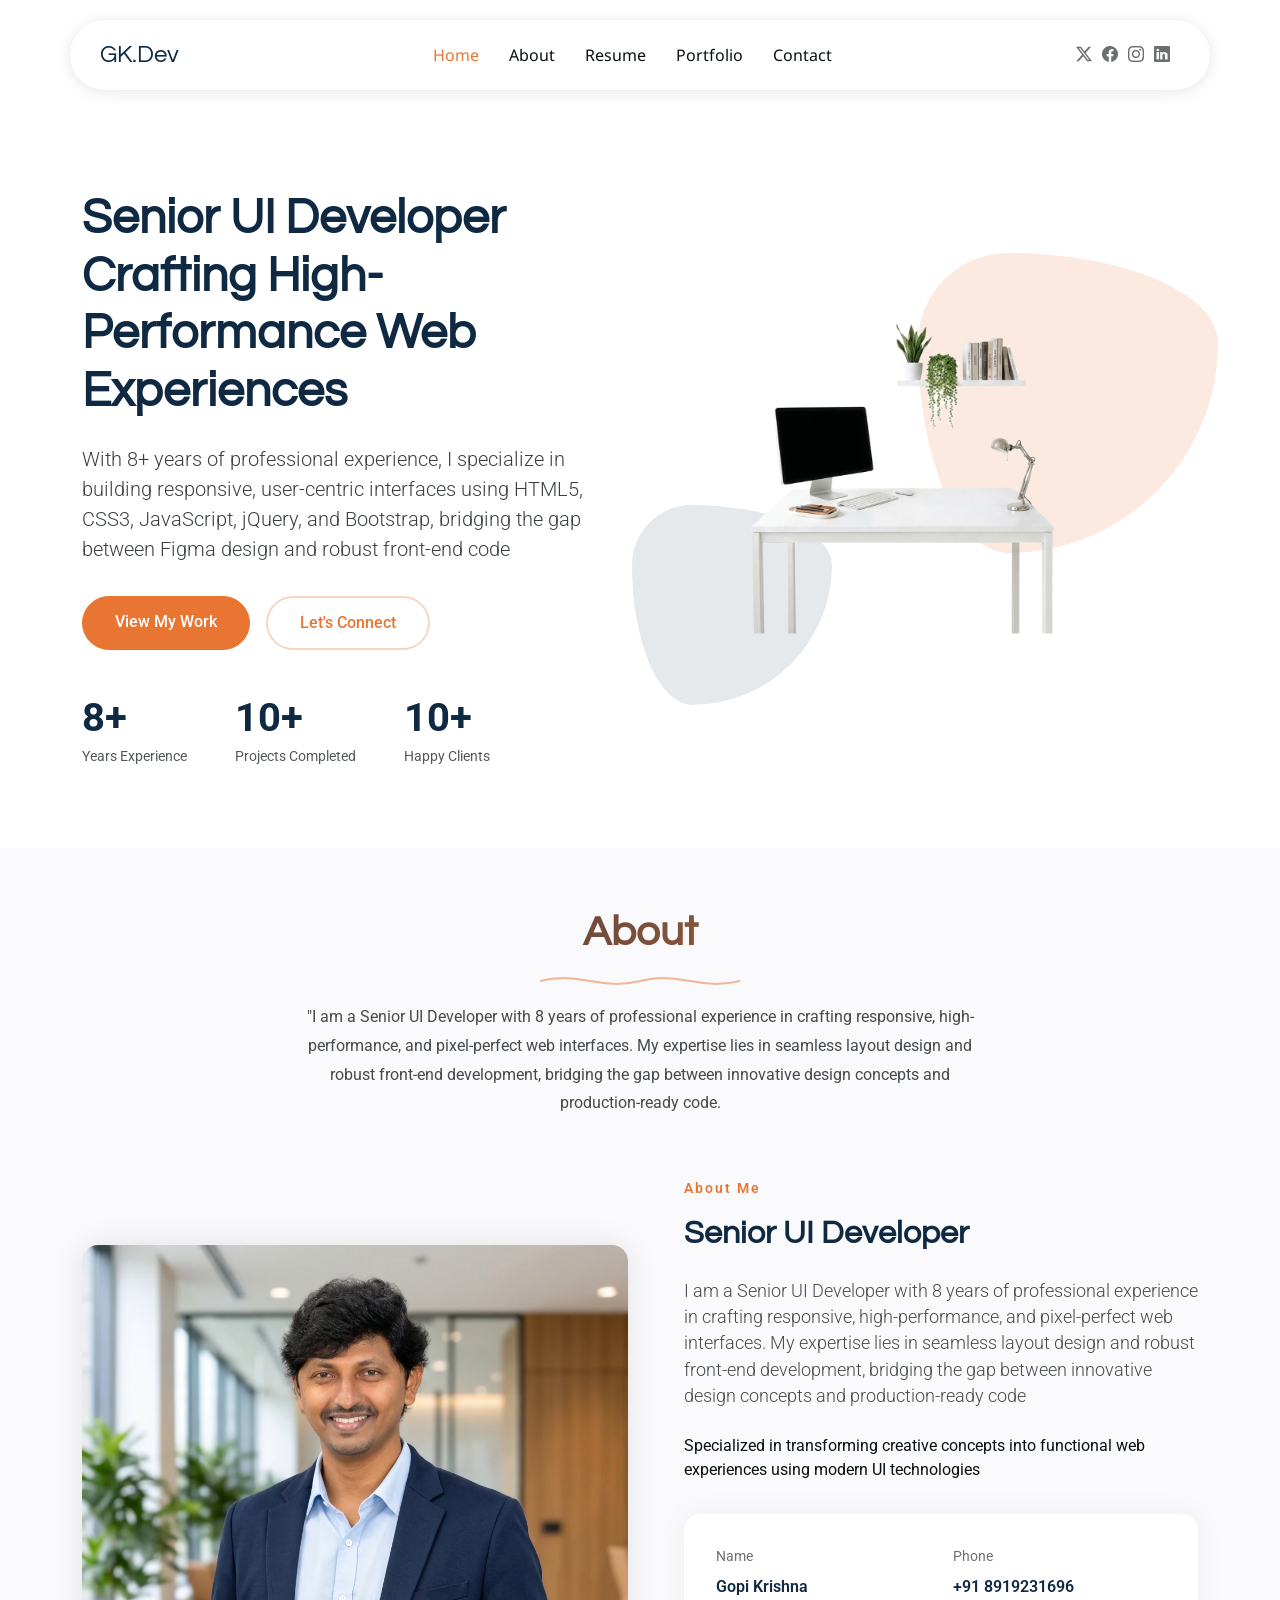
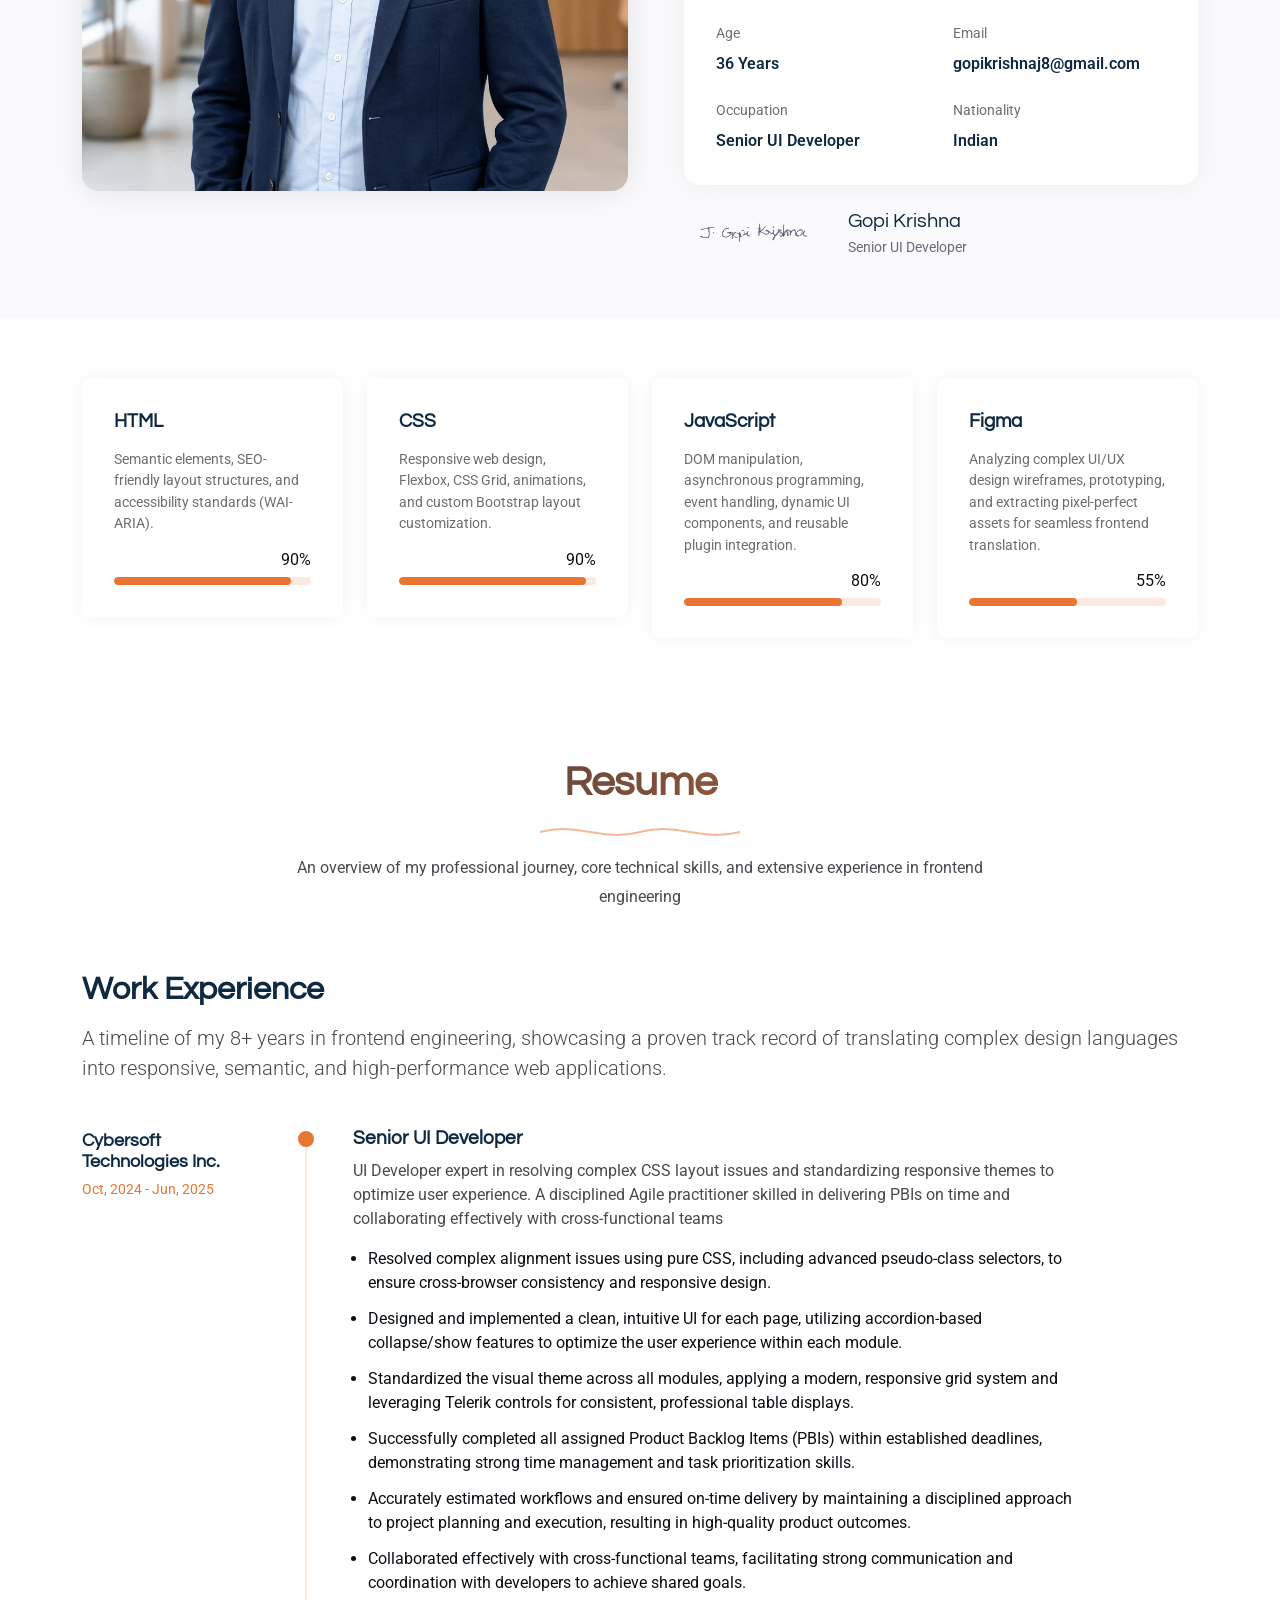
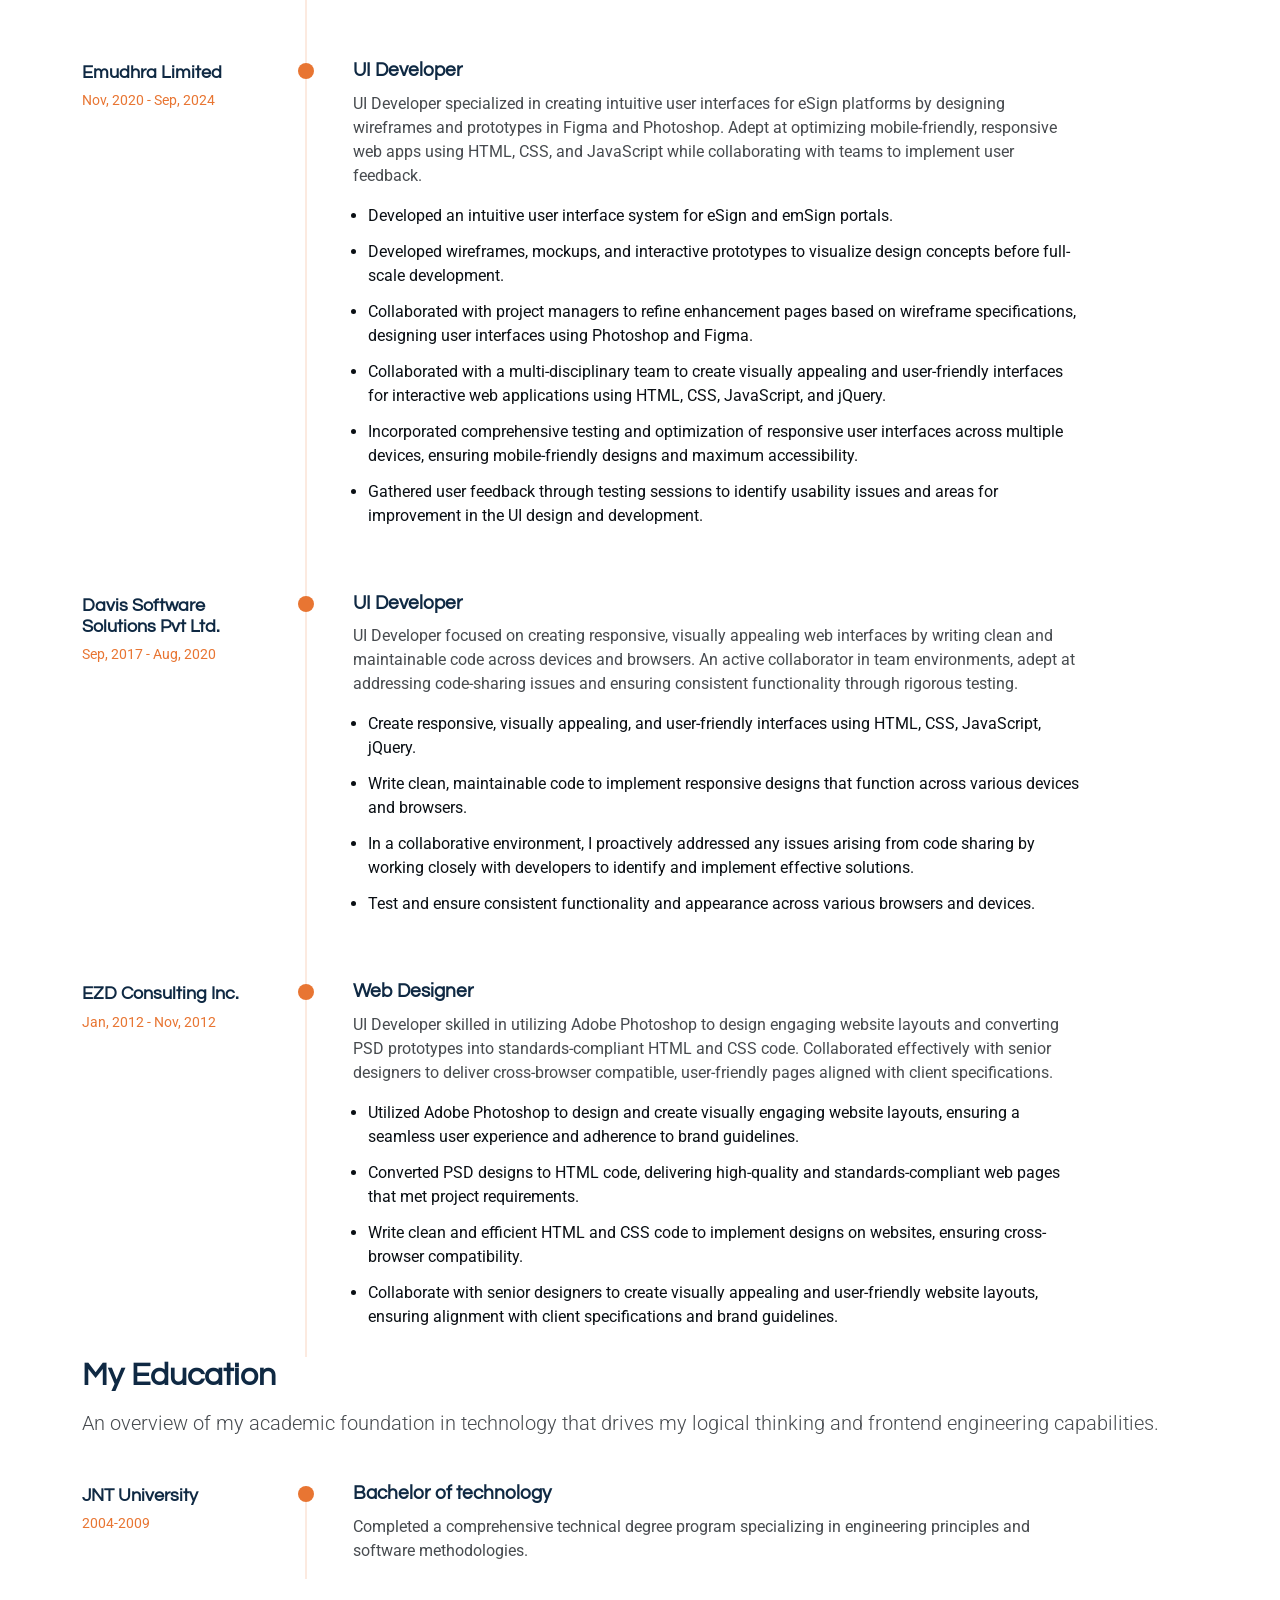
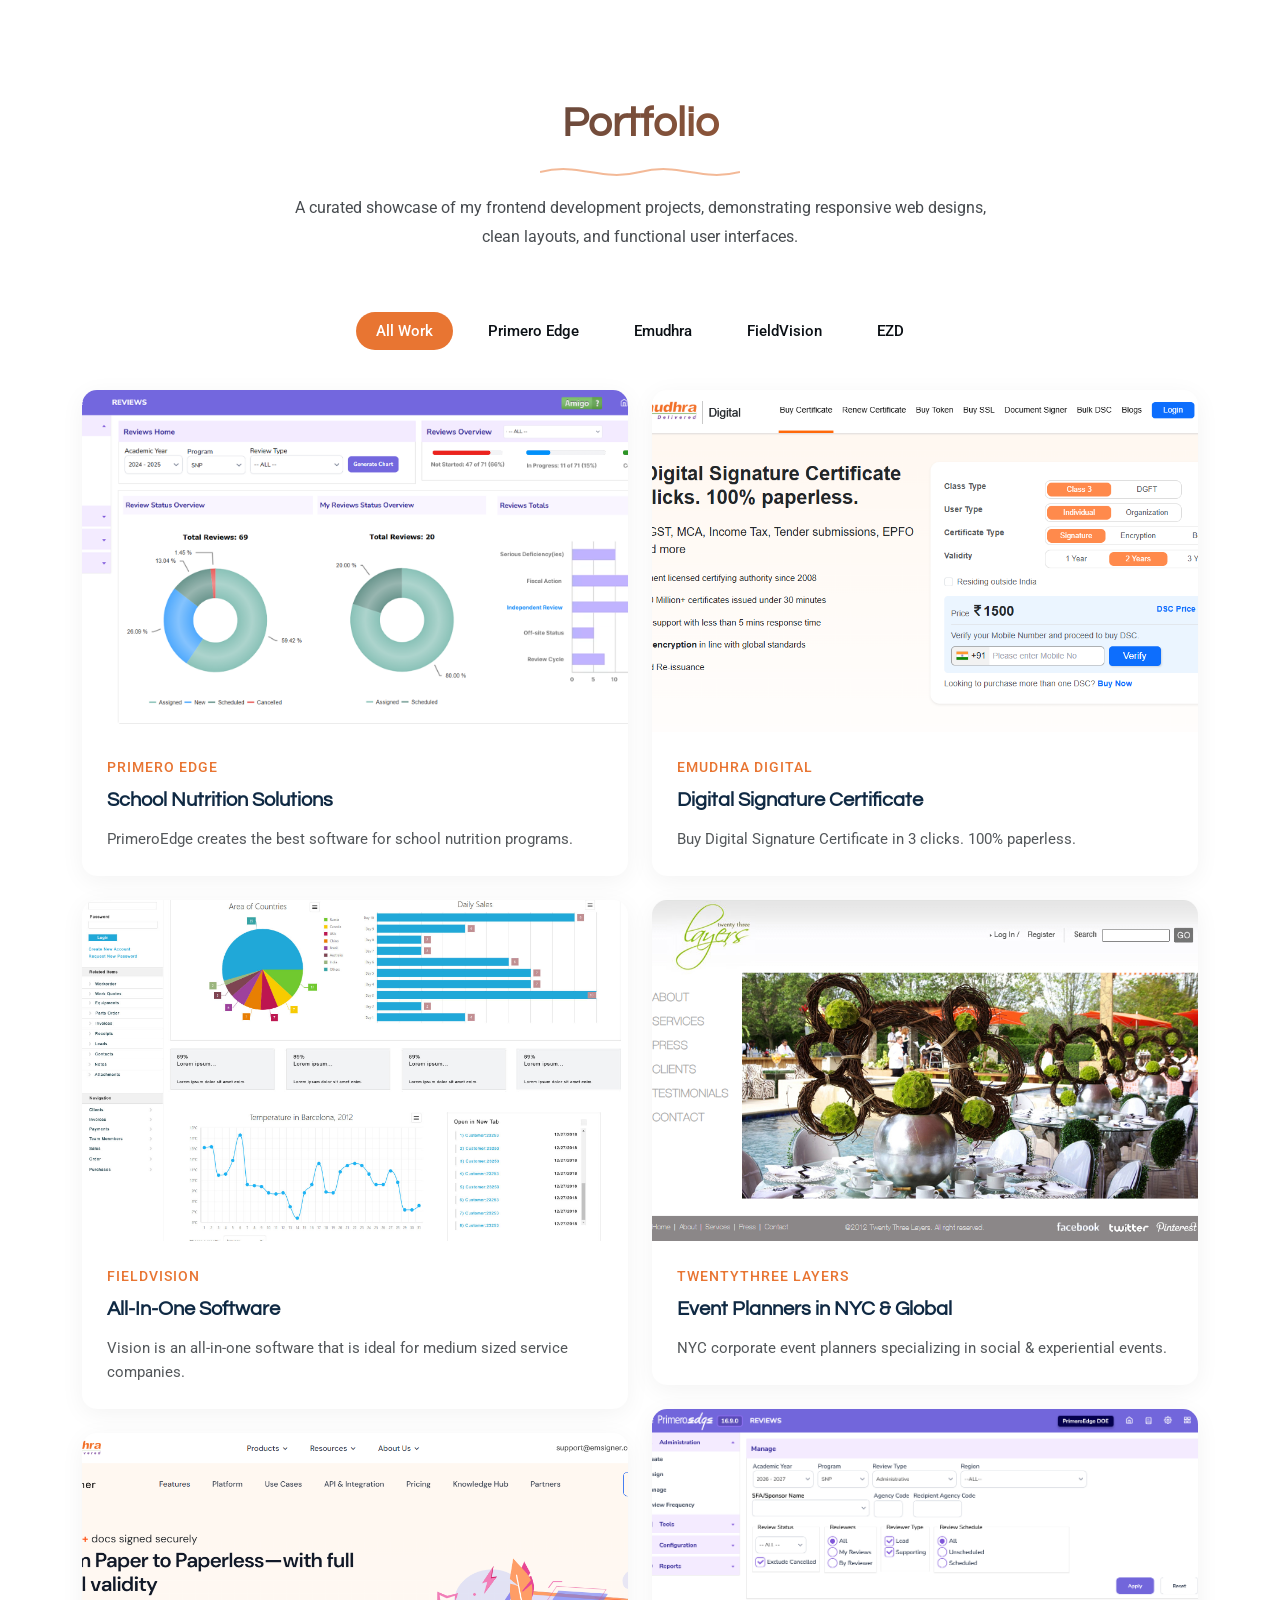
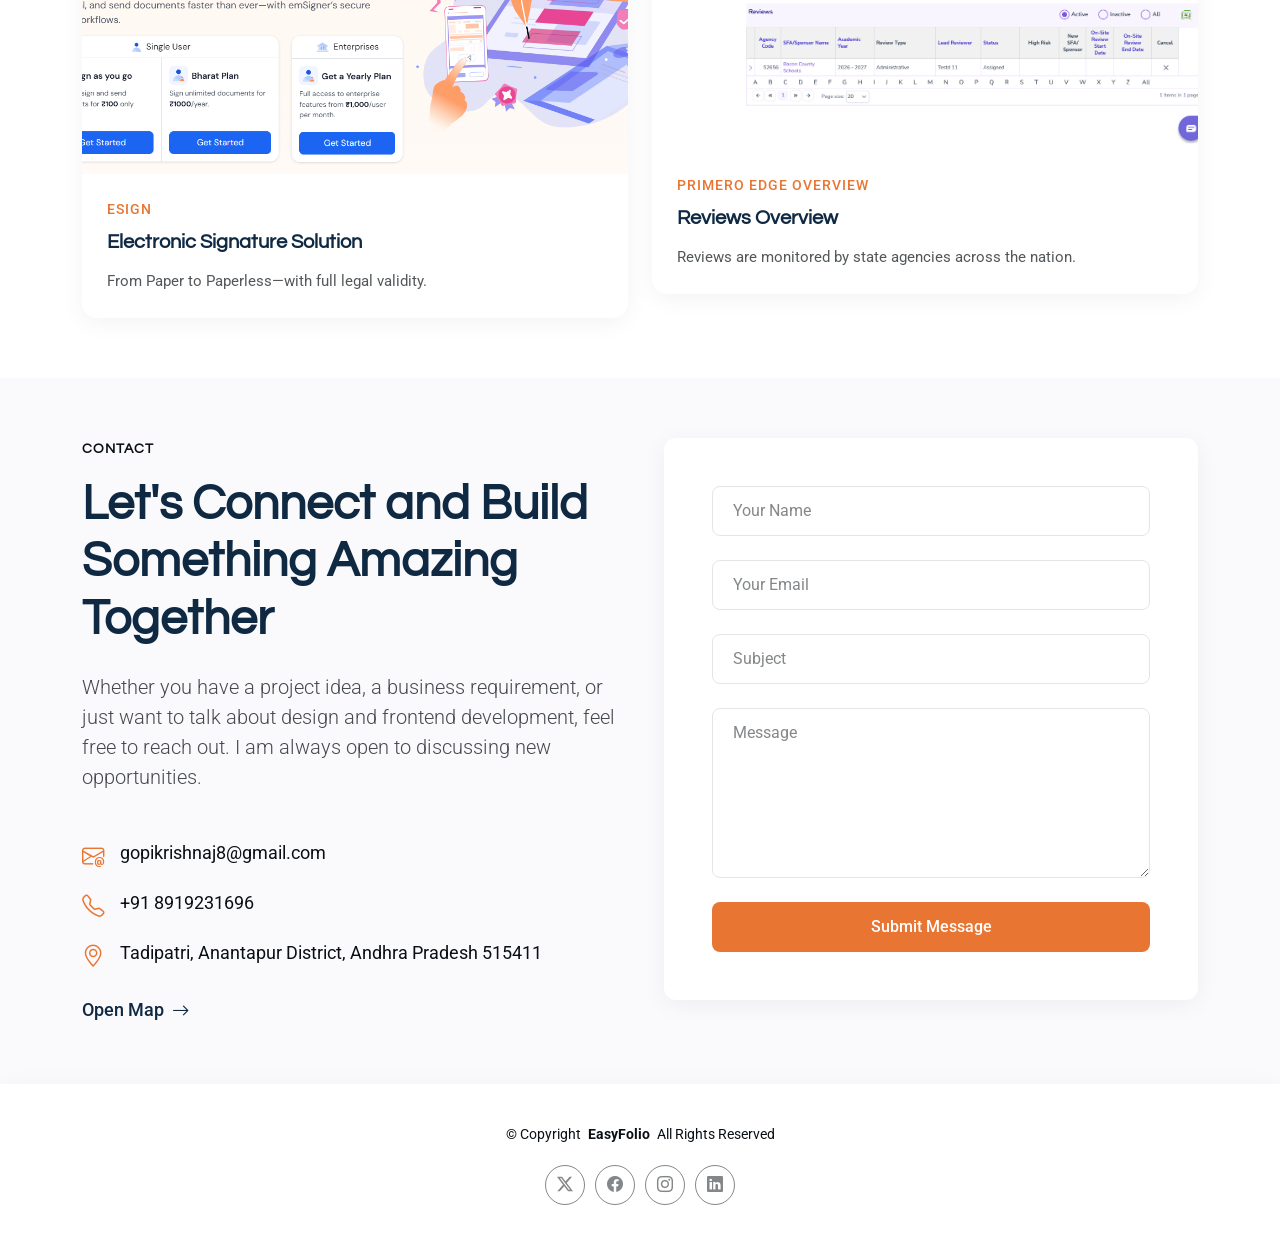
==== commit a692b414: "Add files via upload" ====
--- a/index.html
+++ b/index.html
@@ -59,10 +59,10 @@
       </nav>
 
       <div class="header-social-links">
-        <a href="#" class="twitter"><i class="bi bi-twitter-x"></i></a>
-        <a href="#" class="facebook"><i class="bi bi-facebook"></i></a>
-        <a href="#" class="instagram"><i class="bi bi-instagram"></i></a>
-        <a href="#" class="linkedin"><i class="bi bi-linkedin"></i></a>
+        <a href="https://x.com/Gopikrishnaj8" class="twitter"><i class="bi bi-twitter-x"></i></a>
+        <a href="https://www.facebook.com/profile.php?id=61591927013829" class="facebook"><i class="bi bi-facebook"></i></a>
+        <a href="https://www.instagram.com/iamgopikrishnaj/" class="instagram"><i class="bi bi-instagram"></i></a>
+        <a href="https://www.linkedin.com/in/gopi-krishna-08017a323" class="linkedin"><i class="bi bi-linkedin"></i></a>
       </div>
 
     </div>
@@ -130,7 +130,7 @@
         <div class="row align-items-center">
           <div class="col-lg-6 position-relative" data-aos="fade-right" data-aos-delay="200">
             <div class="about-image">
-              <img src="assets/img/profile/profile-square-2.png" alt="Profile Image" class="img-fluid rounded-4">
+              <img src="assets/img/profile/profile-square-2.webp" alt="Profile Image" class="img-fluid rounded-4">
             </div>
           </div>
 
@@ -638,10 +638,10 @@
         <p>© <span>Copyright</span> <strong class="px-1 sitename">EasyFolio</strong> <span>All Rights Reserved</span></p>
       </div>
       <div class="social-links d-flex justify-content-center">
-        <a href=""><i class="bi bi-twitter-x"></i></a>
-        <a href=""><i class="bi bi-facebook"></i></a>
-        <a href=""><i class="bi bi-instagram"></i></a>
-        <a href=""><i class="bi bi-linkedin"></i></a>
+        <a href="https://x.com/Gopikrishnaj8"><i class="bi bi-twitter-x"></i></a>
+        <a href="https://www.facebook.com/profile.php?id=61591927013829"><i class="bi bi-facebook"></i></a>
+        <a href="https://www.instagram.com/iamgopikrishnaj/"><i class="bi bi-instagram"></i></a>
+        <a href="https://www.linkedin.com/in/gopi-krishna-08017a323"><i class="bi bi-linkedin"></i></a>
       </div>
     </div>
 
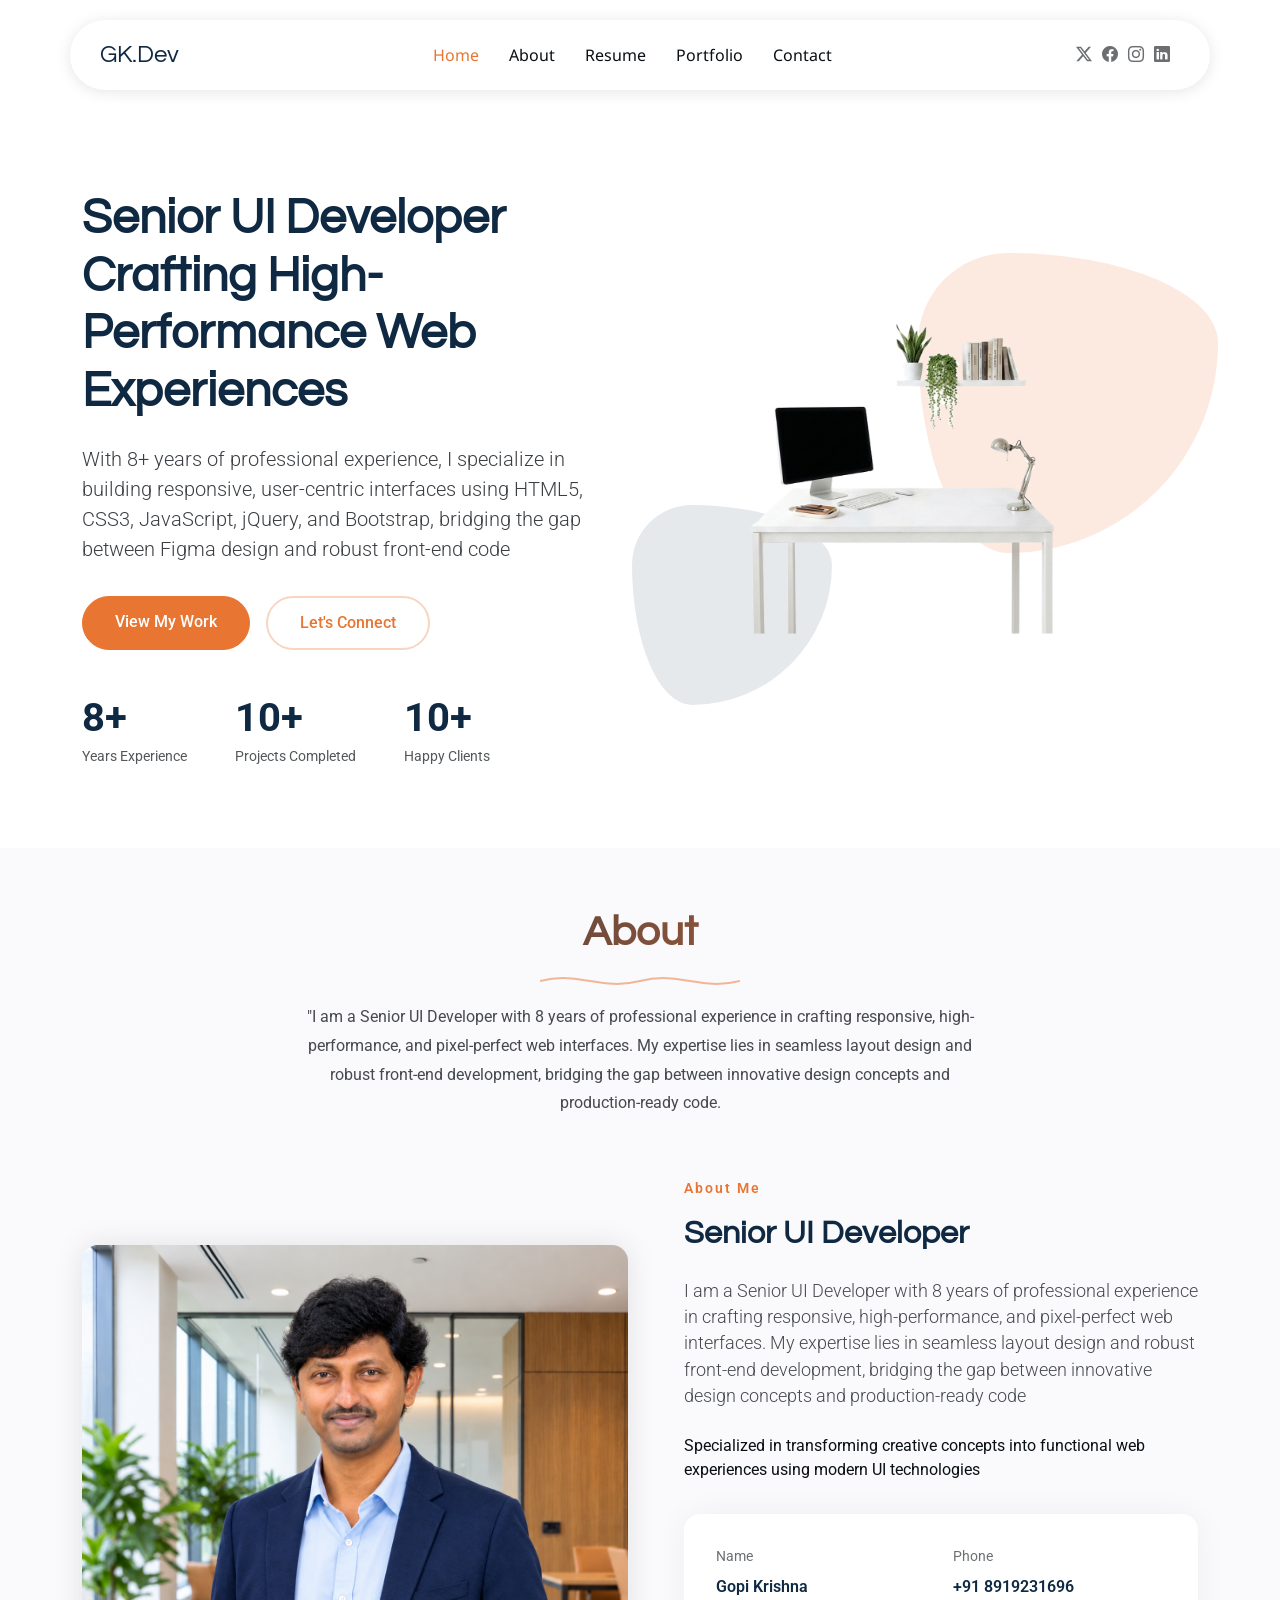
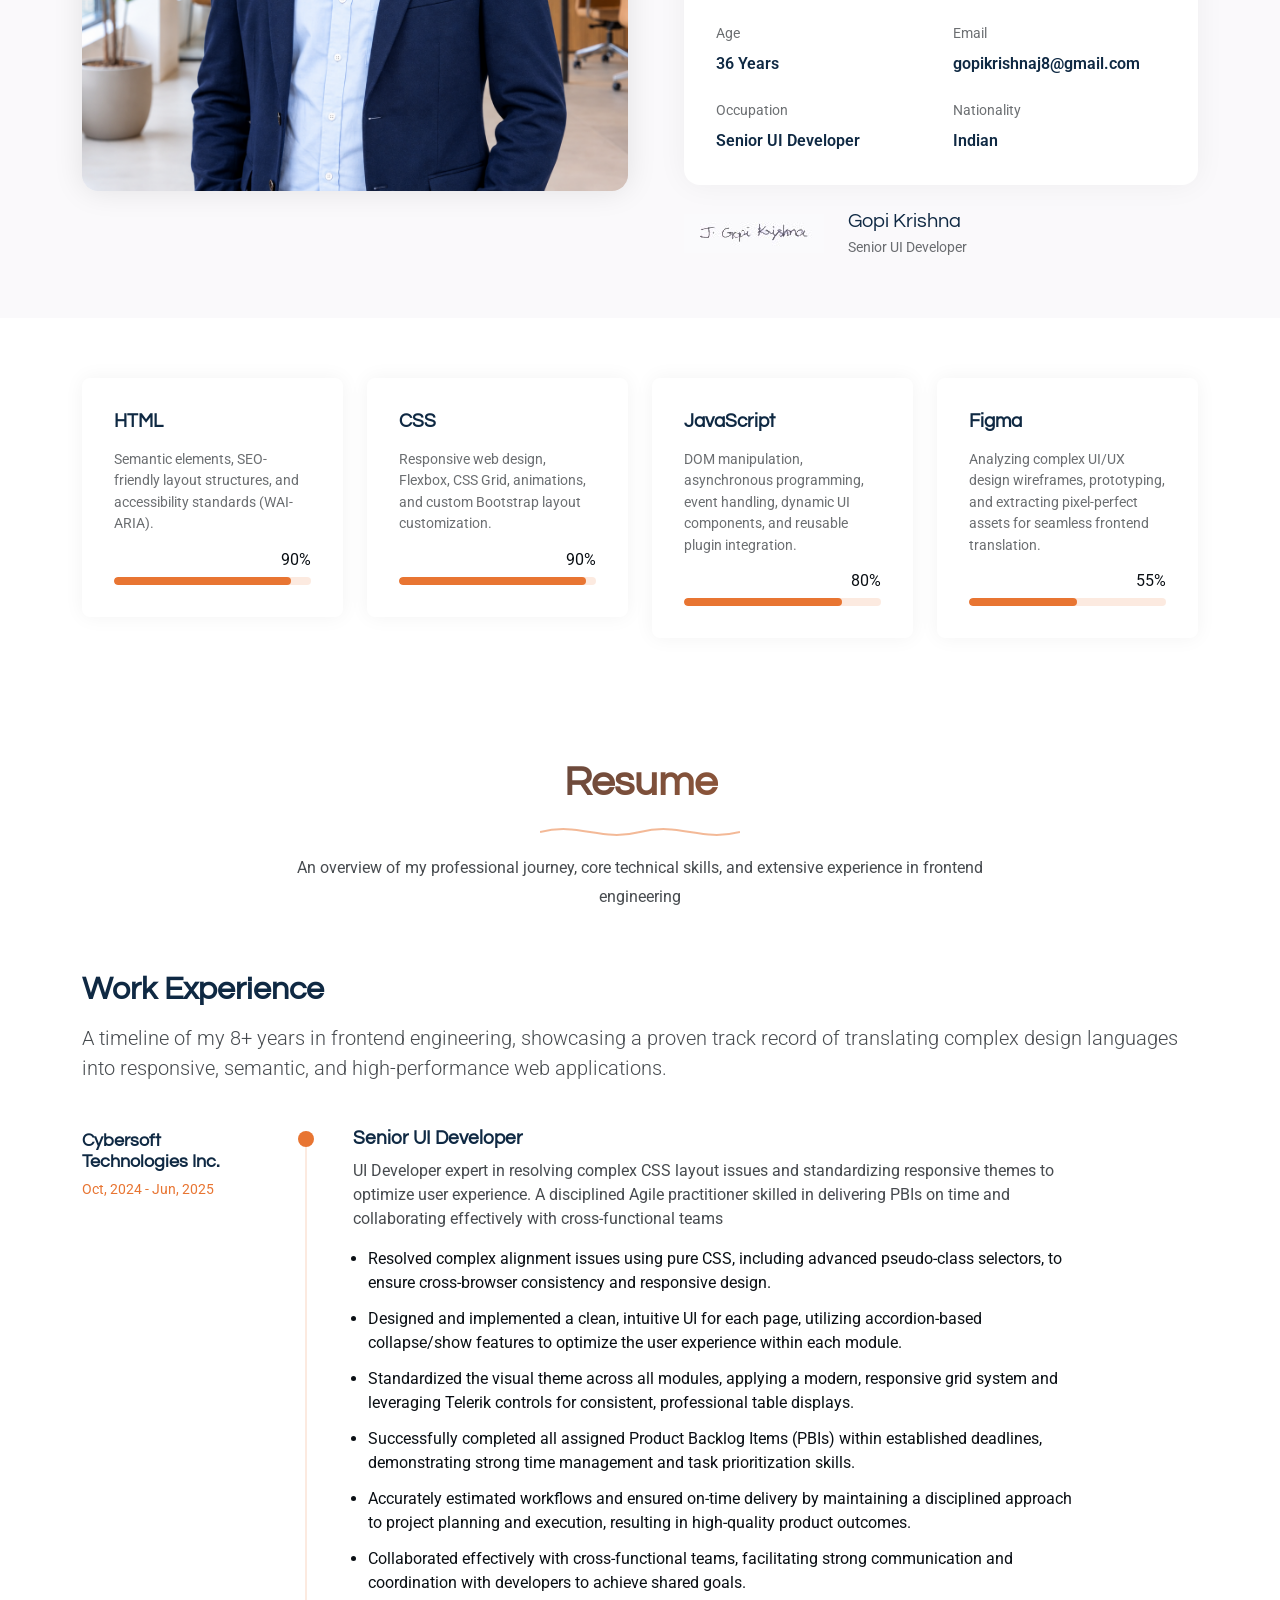
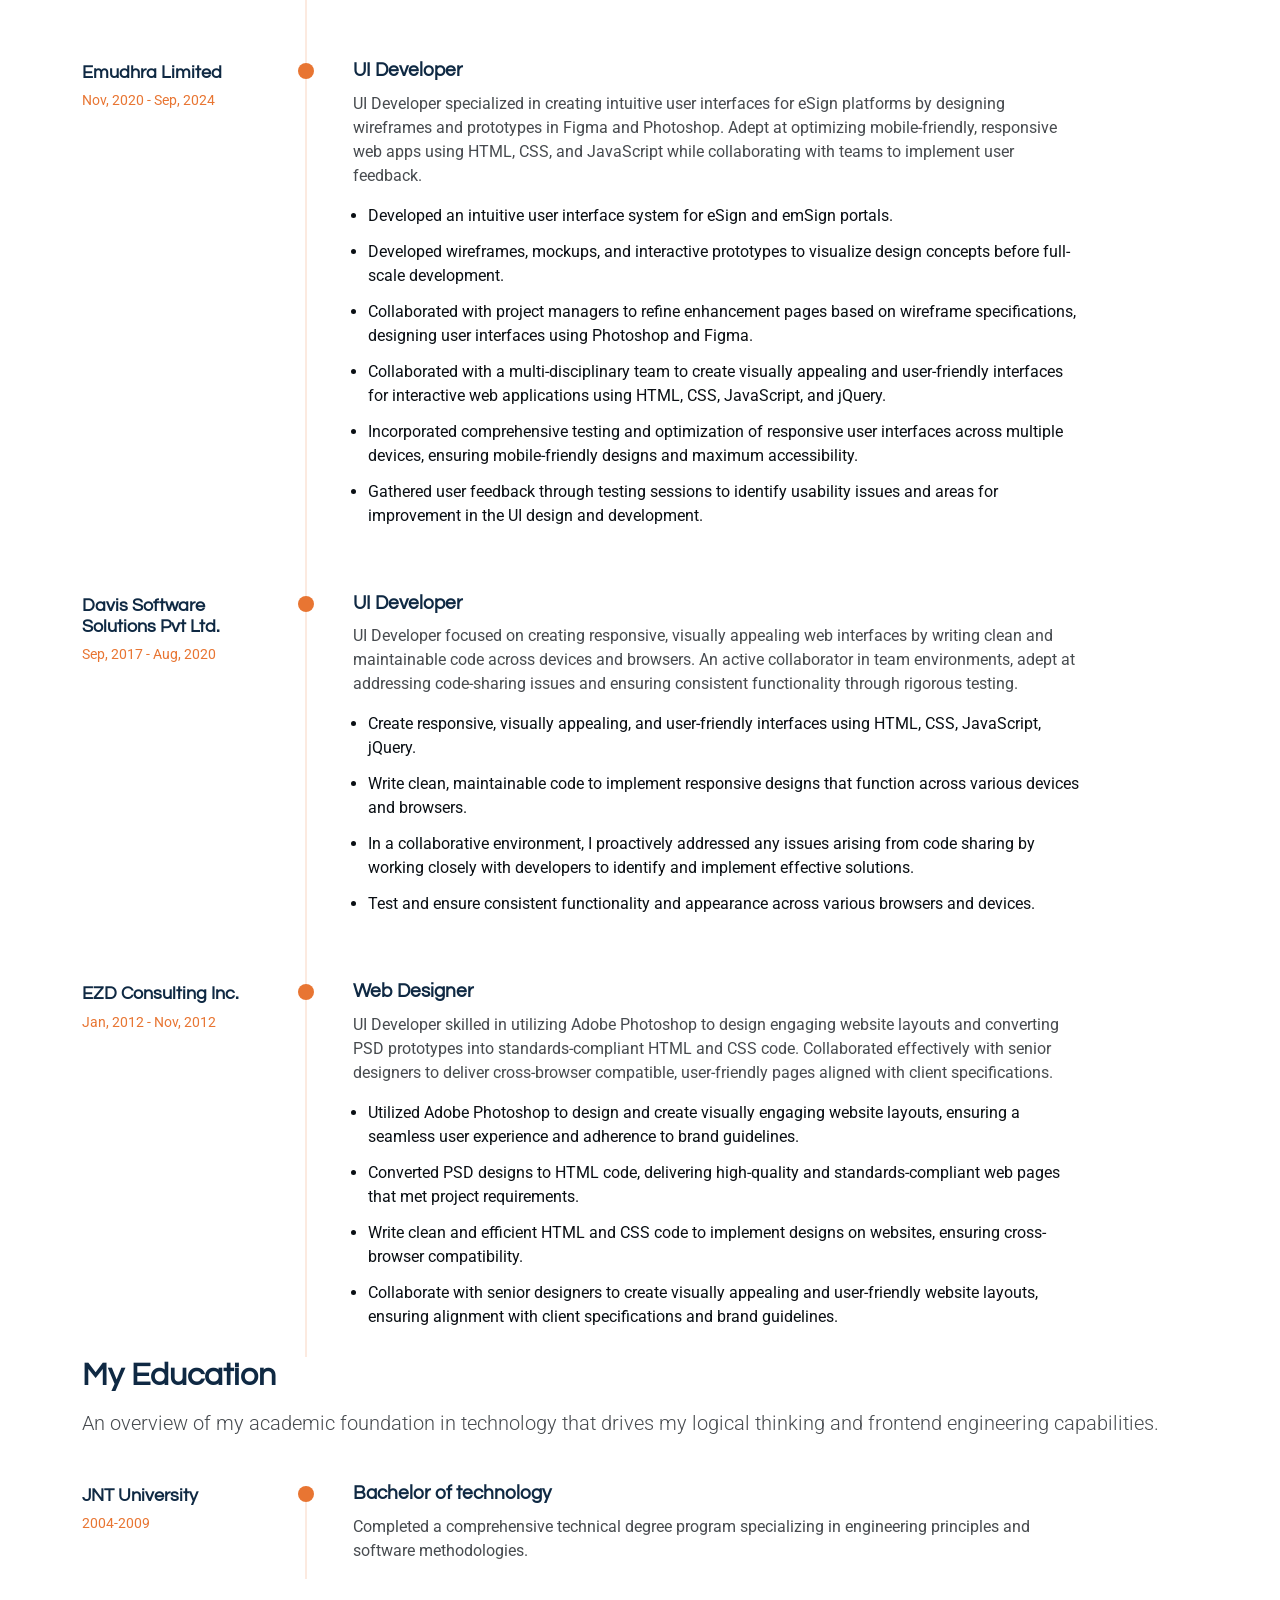
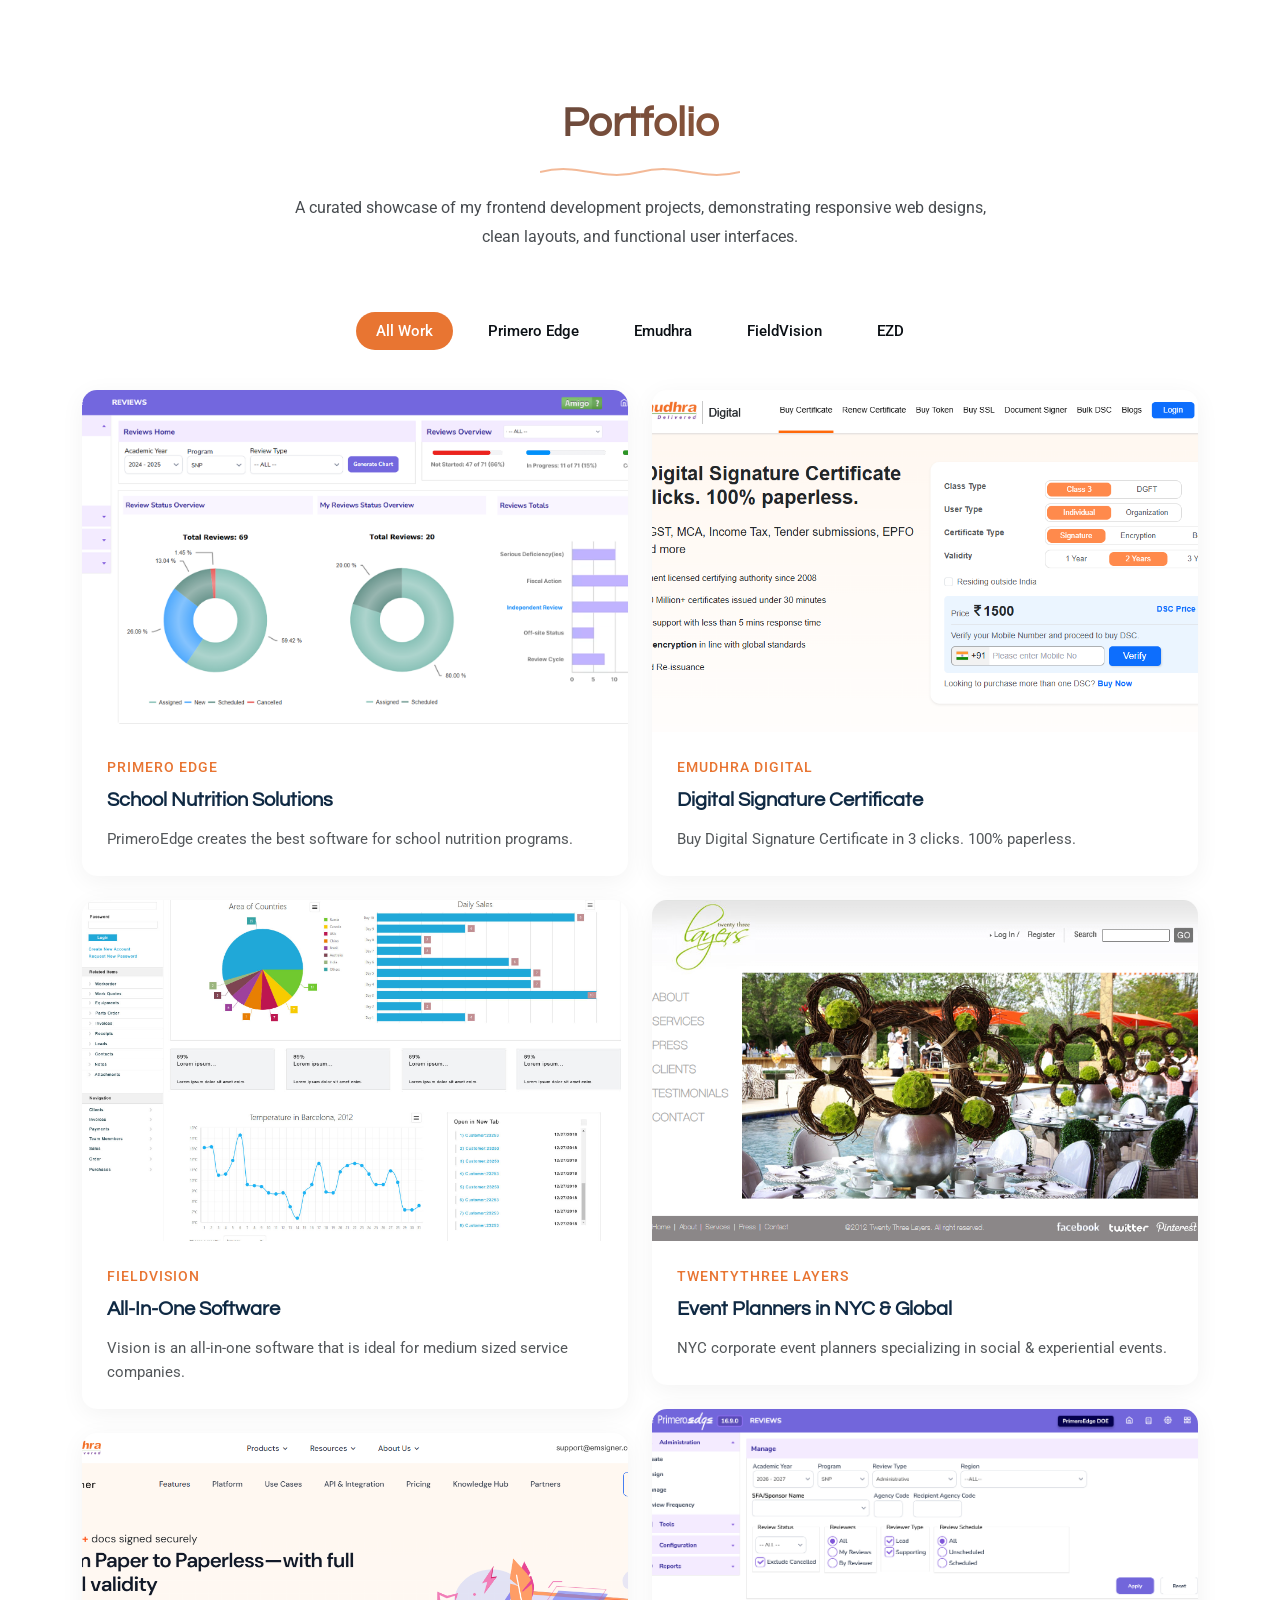
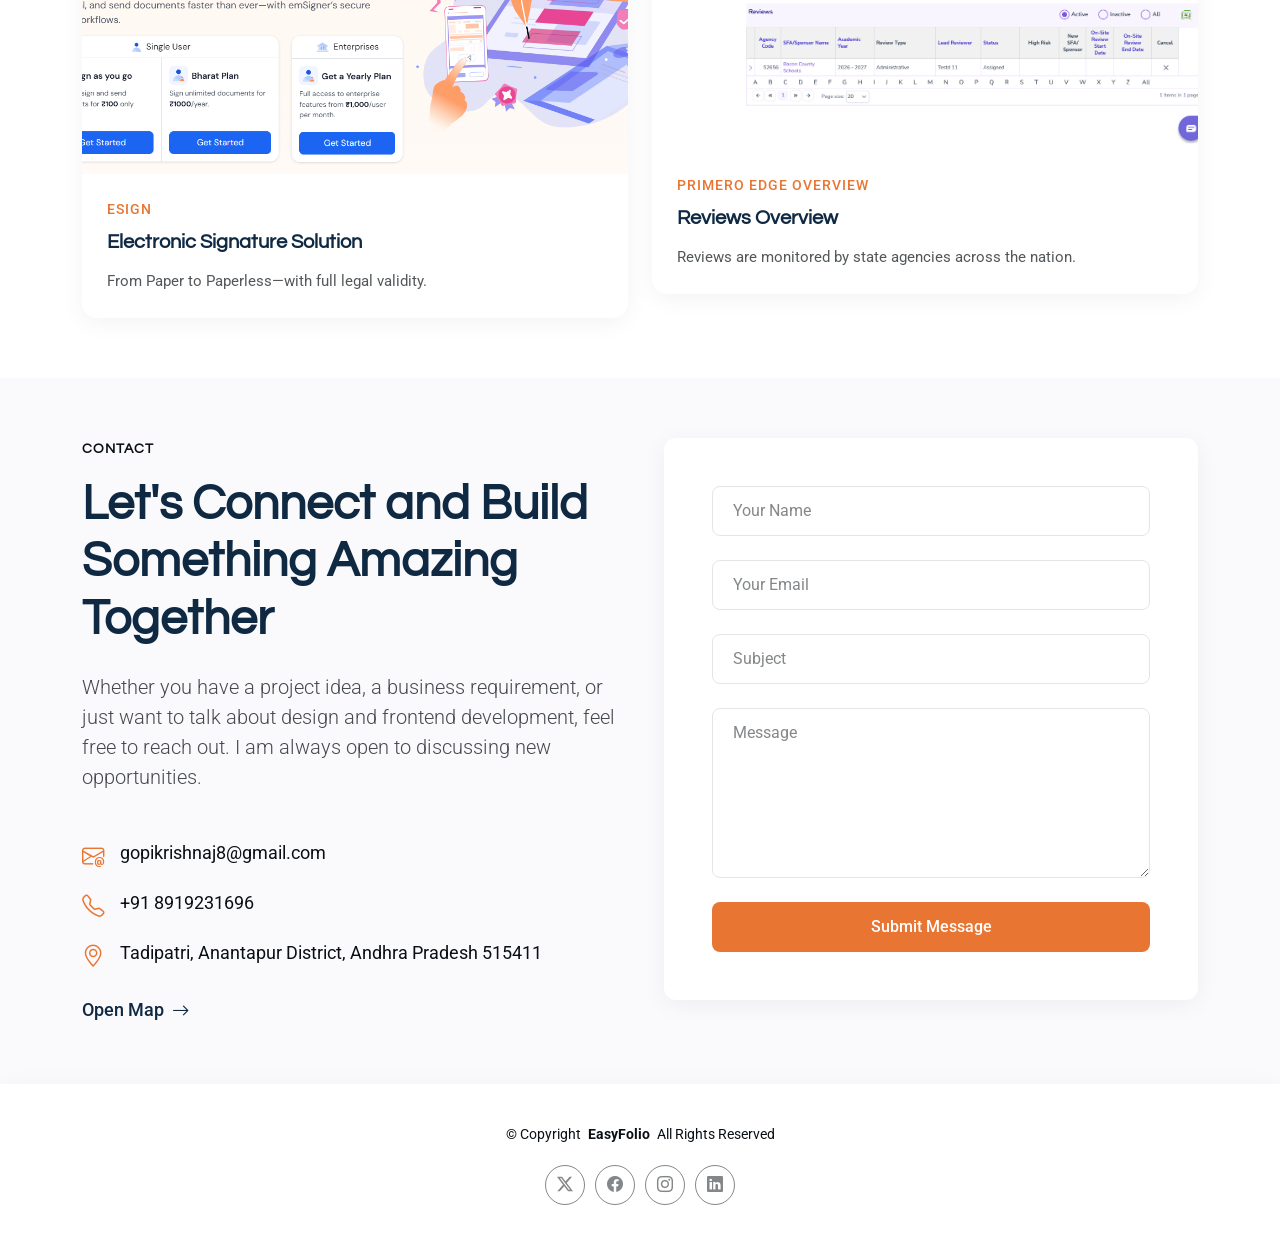
==== commit df492b5f: "Add files via upload" ====
--- a/index.html
+++ b/index.html
@@ -130,7 +130,7 @@
         <div class="row align-items-center">
           <div class="col-lg-6 position-relative" data-aos="fade-right" data-aos-delay="200">
             <div class="about-image">
-              <img src="assets/img/profile/profile-square-2.webp" alt="Profile Image" class="img-fluid rounded-4">
+              <img src="assets/img/profile/profile-square-2.png" alt="Profile Image" class="img-fluid rounded-4">
             </div>
           </div>
 
